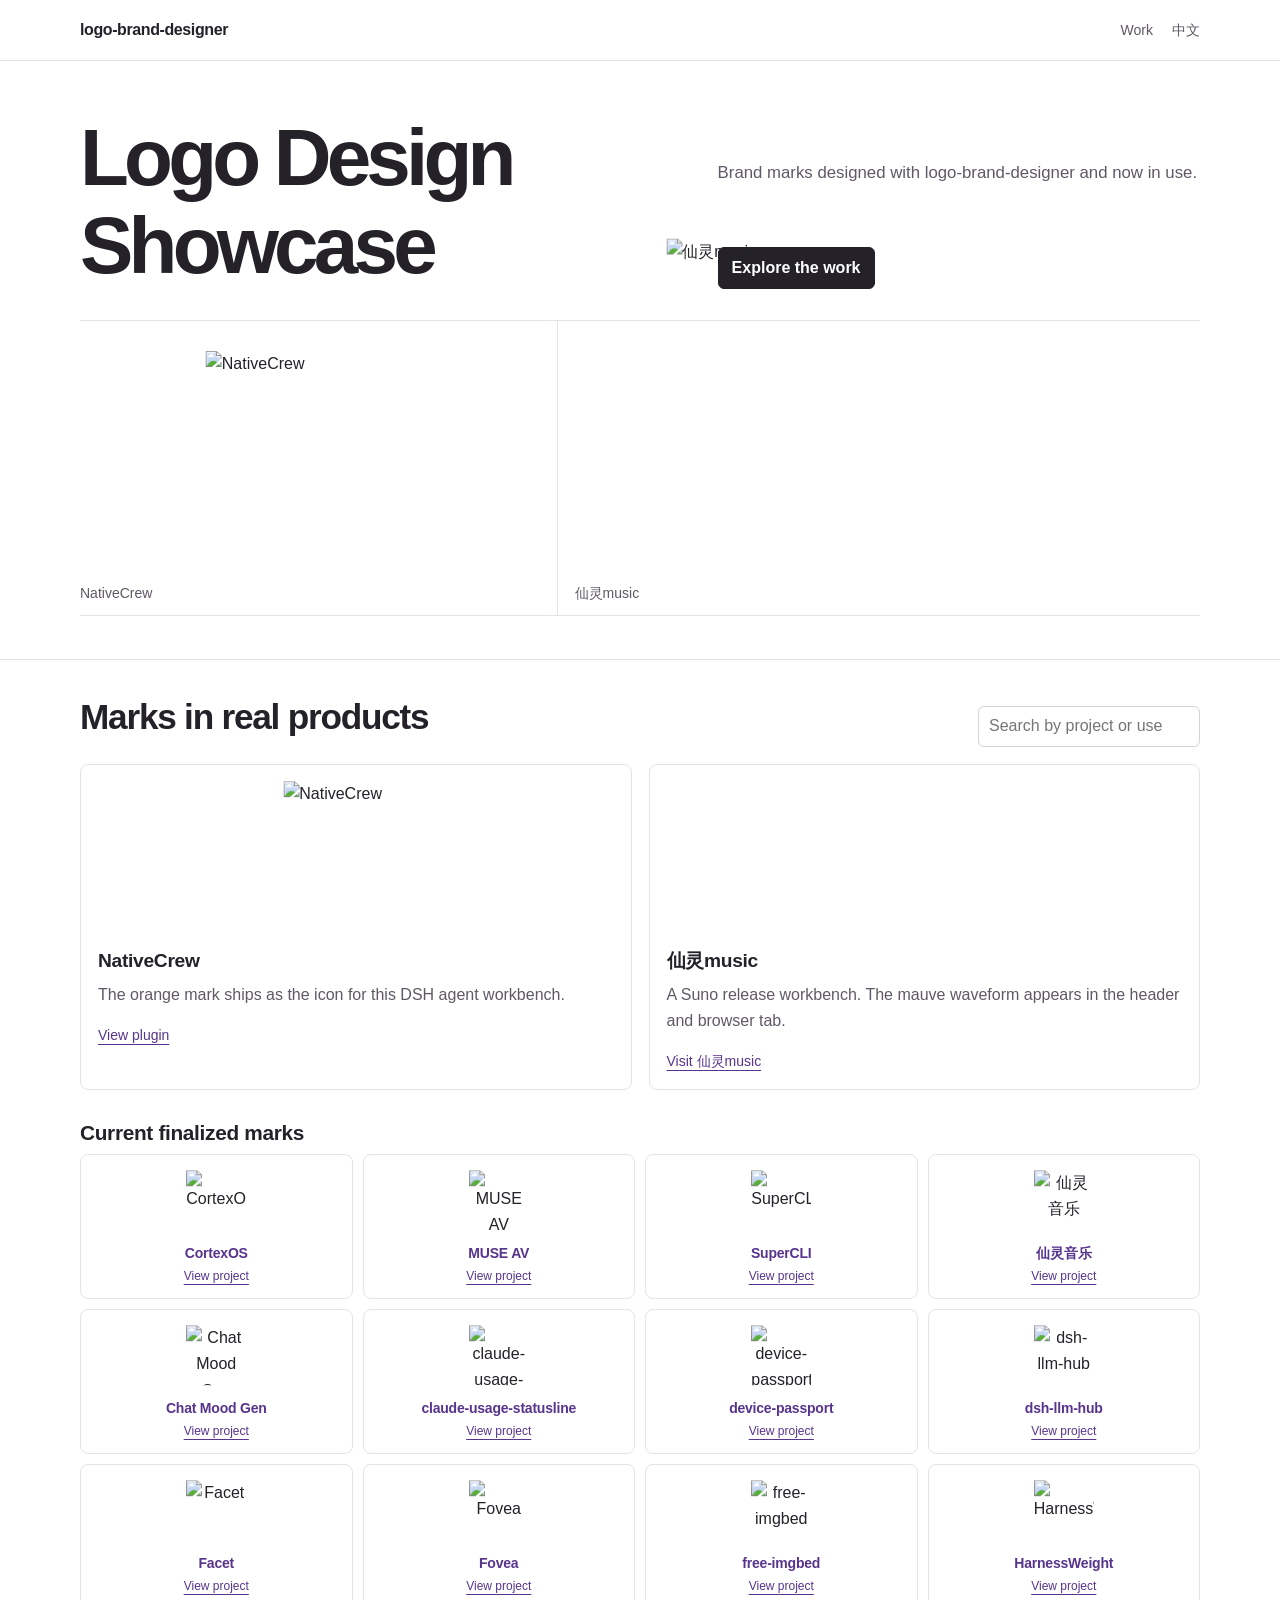
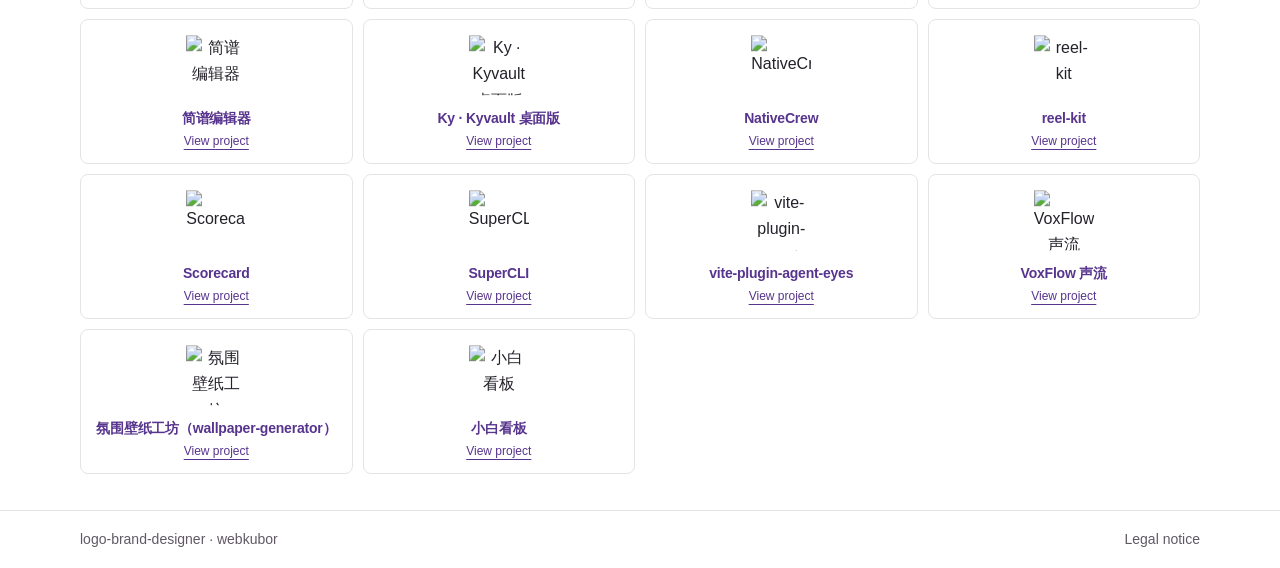
==== docs/en/index.html @ 19460366 "docs: 展示页只保留当前在用的定稿标识 Agent: cli:codex" ====
<!doctype html>
<html lang="en">
<head>
<meta charset="utf-8">
<meta name="viewport" content="width=device-width,initial-scale=1">
<title>Logo Design Showcase | logo-brand-designer</title>
<meta name="description" content="Explore finalized logos in use across products, projects, and organizations.">
<link rel="canonical" href="https://webkubor.github.io/logo-brand-designer/en/">
<link rel="alternate" hreflang="zh-CN" href="https://webkubor.github.io/logo-brand-designer/">
<link rel="alternate" hreflang="en" href="https://webkubor.github.io/logo-brand-designer/en/">
<link rel="alternate" hreflang="x-default" href="https://webkubor.github.io/logo-brand-designer/">
<meta property="og:type" content="website">
<meta property="og:title" content="Logo Design Showcase | logo-brand-designer">
<meta property="og:description" content="Explore finalized logos in use across products, projects, and organizations.">
<meta property="og:url" content="https://webkubor.github.io/logo-brand-designer/en/">
<meta property="og:image" content="https://webkubor.github.io/logo-brand-designer/assets/social.png">
<meta property="og:image:alt" content="NativeCrew &amp; 仙灵music logos">
<meta name="twitter:card" content="summary_large_image">
<link rel="stylesheet" href="../style.css">
<script type="application/ld+json">{"@context": "https://schema.org", "@type": "WebSite", "name": "Logo Design Showcase | logo-brand-designer", "description": "Explore finalized logos in use across products, projects, and organizations.", "url": "https://webkubor.github.io/logo-brand-designer/en/", "inLanguage": "en", "publisher": {"@type": "Person", "name": "webkubor", "url": "https://github.com/webkubor"}}</script>
<script src="../site.js" defer></script>
<script src="../analytics.js" defer></script>
</head>
<body>
<header class="top"><div class="wrap"><a class="brand" href="../">logo-brand-designer</a>
<nav aria-label="Navigation"><a href="#cases">Work</a><a href="../">中文</a></nav></div></header>
<main>
<section class="hero wrap">
  <div class="hero-copy">
    <h1>Logo Design Showcase</h1>
    <p class="lede">Brand marks designed with logo-brand-designer and now in use.</p>
    <div class="actions"><a class="button primary" href="#cases">Explore the work</a></div>
  </div>
  <div class="hero-marks" aria-label="Shipped logos">
    <figure><img src="https://cdn.jsdelivr.net/gh/webkubor/free-imgbed@main/nativecrew/logo.svg" width="256" height="256" alt="NativeCrew"><figcaption>NativeCrew</figcaption></figure>
    <figure><img src="https://cdn.jsdelivr.net/gh/webkubor/free-imgbed@main/xianling-music/logo-light.svg" width="256" height="256" alt="仙灵music"><figcaption>仙灵music</figcaption></figure>
  </div>
</section>
<section class="band" id="cases"><div class="wrap">
  <div class="section-top"><div><h2>Marks in real products</h2></div><label><span class="sr">Search cases</span><input class="search" type="search" data-case-search placeholder="Search by project or use"></label></div>
  <div class="cards">
    <article class="project-case" data-case="DSH 插件 AI Agent 派工协作 陶橙 app icon">
      <div class="mark-stage"><img src="https://cdn.jsdelivr.net/gh/webkubor/free-imgbed@main/nativecrew/logo.svg" width="256" height="256" loading="lazy" alt="NativeCrew"></div>
      <h3>NativeCrew</h3><p>The orange mark ships as the icon for this DSH agent workbench.</p>
      <div class="case-links"><a href="https://www.npmjs.com/package/@dsh-plugins/nativecrew">View plugin</a></div>
    </article>
    <article class="project-case" data-case="音乐 音波 SVG favicon 透明底 wave dark mode">
      <div class="mark-stage"><img src="https://cdn.jsdelivr.net/gh/webkubor/free-imgbed@main/xianling-music/logo-light.svg" width="256" height="256" loading="lazy" alt="仙灵music"></div>
      <h3>仙灵music</h3><p>A Suno release workbench. The mauve waveform appears in the header and browser tab.</p>
      <div class="case-links"><a href="https://music.museav.top/">Visit 仙灵music</a></div>
    </article>
  </div>
      <h3 class="wall-title">Current finalized marks</h3>
      <div class="cards wall">
      <article class="project-case compact" data-case="CortexOS logo 标识 skill">
        <div class="mark-stage"><img src="https://cdn.jsdelivr.net/gh/webkubor/free-imgbed@main/cortexos-dev/logo.svg" width="64" height="64" loading="lazy" alt="CortexOS"></div>
        <h3><a href="https://github.com/cortexos-dev">CortexOS</a></h3>
        <div class="case-links"><a href="https://github.com/cortexos-dev">View project</a></div>
      </article>
      <article class="project-case compact" data-case="MUSE AV logo 标识 skill">
        <div class="mark-stage"><img src="https://cdn.jsdelivr.net/gh/webkubor/free-imgbed@main/museav-ai/logo.svg" width="64" height="64" loading="lazy" alt="MUSE AV"></div>
        <h3><a href="https://github.com/museav-ai">MUSE AV</a></h3>
        <div class="case-links"><a href="https://github.com/museav-ai">View project</a></div>
      </article>
      <article class="project-case compact" data-case="SuperCLI logo 标识 skill">
        <div class="mark-stage"><img src="https://cdn.jsdelivr.net/gh/webkubor/free-imgbed@main/supercli/mark-v3.svg" width="64" height="64" loading="lazy" alt="SuperCLI"></div>
        <h3><a href="https://github.com/supercli-site">SuperCLI</a></h3>
        <div class="case-links"><a href="https://github.com/supercli-site">View project</a></div>
      </article>
      <article class="project-case compact" data-case="仙灵音乐 logo 标识 skill">
        <div class="mark-stage"><img src="https://cdn.jsdelivr.net/gh/webkubor/free-imgbed@main/xianling-music/logo-light.svg" width="64" height="64" loading="lazy" alt="仙灵音乐"></div>
        <h3><a href="https://github.com/xianling-music">仙灵音乐</a></h3>
        <div class="case-links"><a href="https://github.com/xianling-music">View project</a></div>
      </article>
      <article class="project-case compact" data-case="Chat Mood Gen logo 标识 skill">
        <div class="mark-stage"><img src="https://cdn.jsdelivr.net/gh/webkubor/free-imgbed@main/chat-mood-gen/mark-v3.svg" width="64" height="64" loading="lazy" alt="Chat Mood Gen"></div>
        <h3><a href="https://github.com/webkubor/chat-mood-gen">Chat Mood Gen</a></h3>
        <div class="case-links"><a href="https://github.com/webkubor/chat-mood-gen">View project</a></div>
      </article>
      <article class="project-case compact" data-case="claude-usage-statusline logo 标识 skill">
        <div class="mark-stage"><img src="https://cdn.jsdelivr.net/gh/webkubor/free-imgbed@main/claude-usage-statusline/mark-v3.svg" width="64" height="64" loading="lazy" alt="claude-usage-statusline"></div>
        <h3><a href="https://github.com/webkubor/claude-usage-statusline">claude-usage-statusline</a></h3>
        <div class="case-links"><a href="https://github.com/webkubor/claude-usage-statusline">View project</a></div>
      </article>
      <article class="project-case compact" data-case="device-passport logo 标识 skill">
        <div class="mark-stage"><img src="https://cdn.jsdelivr.net/gh/webkubor/free-imgbed@main/device-passport/mark-v3.svg" width="64" height="64" loading="lazy" alt="device-passport"></div>
        <h3><a href="https://github.com/webkubor/device-passport">device-passport</a></h3>
        <div class="case-links"><a href="https://github.com/webkubor/device-passport">View project</a></div>
      </article>
      <article class="project-case compact" data-case="dsh-llm-hub logo 标识 skill">
        <div class="mark-stage"><img src="https://cdn.jsdelivr.net/gh/webkubor/free-imgbed@main/dsh-llm-hub/mark-v3.svg" width="64" height="64" loading="lazy" alt="dsh-llm-hub"></div>
        <h3><a href="https://github.com/webkubor/dsh-llm-hub">dsh-llm-hub</a></h3>
        <div class="case-links"><a href="https://github.com/webkubor/dsh-llm-hub">View project</a></div>
      </article>
      <article class="project-case compact" data-case="Facet logo 标识 skill">
        <div class="mark-stage"><img src="https://cdn.jsdelivr.net/gh/webkubor/free-imgbed@main/facet/mark-v3.svg" width="64" height="64" loading="lazy" alt="Facet"></div>
        <h3><a href="https://github.com/webkubor/facet">Facet</a></h3>
        <div class="case-links"><a href="https://github.com/webkubor/facet">View project</a></div>
      </article>
      <article class="project-case compact" data-case="Fovea logo 标识 skill">
        <div class="mark-stage"><img src="https://cdn.jsdelivr.net/gh/webkubor/free-imgbed@main/fovea/logo.svg" width="64" height="64" loading="lazy" alt="Fovea"></div>
        <h3><a href="https://github.com/webkubor/fovea">Fovea</a></h3>
        <div class="case-links"><a href="https://github.com/webkubor/fovea">View project</a></div>
      </article>
      <article class="project-case compact" data-case="free-imgbed logo 标识 skill">
        <div class="mark-stage"><img src="https://cdn.jsdelivr.net/gh/webkubor/free-imgbed@main/free-imgbed/mark-v3.svg" width="64" height="64" loading="lazy" alt="free-imgbed"></div>
        <h3><a href="https://github.com/webkubor/free-imgbed">free-imgbed</a></h3>
        <div class="case-links"><a href="https://github.com/webkubor/free-imgbed">View project</a></div>
      </article>
      <article class="project-case compact" data-case="HarnessWeight logo 标识 skill">
        <div class="mark-stage"><img src="https://cdn.jsdelivr.net/gh/webkubor/free-imgbed@main/harnessweight/logo.svg" width="64" height="64" loading="lazy" alt="HarnessWeight"></div>
        <h3><a href="https://github.com/webkubor/harnessweight">HarnessWeight</a></h3>
        <div class="case-links"><a href="https://github.com/webkubor/harnessweight">View project</a></div>
      </article>
      <article class="project-case compact" data-case="简谱编辑器 logo 标识 skill">
        <div class="mark-stage"><img src="https://cdn.jsdelivr.net/gh/webkubor/free-imgbed@main/xianling-music/logo-light.svg" width="64" height="64" loading="lazy" alt="简谱编辑器"></div>
        <h3><a href="https://github.com/webkubor/jianpu-editor">简谱编辑器</a></h3>
        <div class="case-links"><a href="https://github.com/webkubor/jianpu-editor">View project</a></div>
      </article>
      <article class="project-case compact" data-case="Ky · Kyvault 桌面版 logo 标识 skill">
        <div class="mark-stage"><img src="https://cdn.jsdelivr.net/gh/webkubor/free-imgbed@main/kyvault/logo.svg" width="64" height="64" loading="lazy" alt="Ky · Kyvault 桌面版"></div>
        <h3><a href="https://github.com/webkubor/kyvault">Ky · Kyvault 桌面版</a></h3>
        <div class="case-links"><a href="https://github.com/webkubor/kyvault">View project</a></div>
      </article>
      <article class="project-case compact" data-case="NativeCrew logo 标识 skill">
        <div class="mark-stage"><img src="https://cdn.jsdelivr.net/gh/webkubor/free-imgbed@main/nativecrew/logo.svg" width="64" height="64" loading="lazy" alt="NativeCrew"></div>
        <h3><a href="https://github.com/webkubor/nativecrew">NativeCrew</a></h3>
        <div class="case-links"><a href="https://github.com/webkubor/nativecrew">View project</a></div>
      </article>
      <article class="project-case compact" data-case="reel-kit logo 标识 skill">
        <div class="mark-stage"><img src="https://cdn.jsdelivr.net/gh/webkubor/free-imgbed@main/reel-kit/mark-v3.svg" width="64" height="64" loading="lazy" alt="reel-kit"></div>
        <h3><a href="https://github.com/webkubor/reel-kit">reel-kit</a></h3>
        <div class="case-links"><a href="https://github.com/webkubor/reel-kit">View project</a></div>
      </article>
      <article class="project-case compact" data-case="Scorecard logo 标识 skill">
        <div class="mark-stage"><img src="https://cdn.jsdelivr.net/gh/webkubor/free-imgbed@main/scorecard/mark-v3.svg" width="64" height="64" loading="lazy" alt="Scorecard"></div>
        <h3><a href="https://github.com/webkubor/scorecard">Scorecard</a></h3>
        <div class="case-links"><a href="https://github.com/webkubor/scorecard">View project</a></div>
      </article>
      <article class="project-case compact" data-case="SuperCLI logo 标识 skill">
        <div class="mark-stage"><img src="https://cdn.jsdelivr.net/gh/webkubor/free-imgbed@main/supercli/mark-v3.svg" width="64" height="64" loading="lazy" alt="SuperCLI"></div>
        <h3><a href="https://github.com/supercli-site/supercli">SuperCLI</a></h3>
        <div class="case-links"><a href="https://github.com/supercli-site/supercli">View project</a></div>
      </article>
      <article class="project-case compact" data-case="vite-plugin-agent-eyes logo 标识 skill">
        <div class="mark-stage"><img src="https://cdn.jsdelivr.net/gh/webkubor/free-imgbed@main/vite-plugin-agent-eyes/mark-v3.svg" width="64" height="64" loading="lazy" alt="vite-plugin-agent-eyes"></div>
        <h3><a href="https://github.com/webkubor/vite-plugin-agent-eyes">vite-plugin-agent-eyes</a></h3>
        <div class="case-links"><a href="https://github.com/webkubor/vite-plugin-agent-eyes">View project</a></div>
      </article>
      <article class="project-case compact" data-case="VoxFlow 声流 logo 标识 skill">
        <div class="mark-stage"><img src="https://cdn.jsdelivr.net/gh/webkubor/free-imgbed@main/voxflow/mark-v3.svg" width="64" height="64" loading="lazy" alt="VoxFlow 声流"></div>
        <h3><a href="https://github.com/webkubor/voxflow">VoxFlow 声流</a></h3>
        <div class="case-links"><a href="https://github.com/webkubor/voxflow">View project</a></div>
      </article>
      <article class="project-case compact" data-case="氛围壁纸工坊（wallpaper-generator） logo 标识 skill">
        <div class="mark-stage"><img src="https://cdn.jsdelivr.net/gh/webkubor/free-imgbed@main/wallpaper-generator/mark-v3.svg" width="64" height="64" loading="lazy" alt="氛围壁纸工坊（wallpaper-generator）"></div>
        <h3><a href="https://github.com/webkubor/wallpaper-generator">氛围壁纸工坊（wallpaper-generator）</a></h3>
        <div class="case-links"><a href="https://github.com/webkubor/wallpaper-generator">View project</a></div>
      </article>
      <article class="project-case compact" data-case="小白看板 logo 标识 skill">
        <div class="mark-stage"><img src="https://cdn.jsdelivr.net/gh/webkubor/free-imgbed@main/xiaobai-kanban/logo.svg" width="64" height="64" loading="lazy" alt="小白看板"></div>
        <h3><a href="https://github.com/supercli-site/xiaobai-kanban">小白看板</a></h3>
        <div class="case-links"><a href="https://github.com/supercli-site/xiaobai-kanban">View project</a></div>
      </article>
      </div>
  <p class="status" data-search-empty aria-live="polite" hidden>No matching cases.</p>
</div></section>
</main>
<footer class="footer"><div class="wrap"><span>logo-brand-designer · webkubor</span><a href="../legal/">Legal notice</a></div></footer>
</body></html>
---- docs/style.css ----
:root{color-scheme:light;--paper:#fff;--ink:#242129;--muted:#605965;--line:#e7e2e8;--accent:#57348d;--width:1120px}
*{box-sizing:border-box}
html{scroll-padding-top:1rem}
body{margin:0;background:var(--paper);color:var(--ink);font:16px/1.65 -apple-system,BlinkMacSystemFont,"PingFang SC","Noto Sans CJK SC",sans-serif}
a{color:var(--accent);text-underline-offset:4px}
a:focus-visible,button:focus-visible,input:focus-visible,summary:focus-visible{outline:2px solid var(--accent);outline-offset:4px}
.wrap{width:min(var(--width),calc(100% - 48px));margin:auto}
.top{border-bottom:1px solid var(--line)}
.top .wrap,.footer .wrap{display:flex;justify-content:space-between;align-items:center;gap:14px;padding:17px 0;flex-wrap:wrap}
.brand{color:var(--ink);font-weight:700;text-decoration:none;letter-spacing:-.025em}
nav{display:flex;flex-wrap:wrap;gap:19px;font-size:14px}
nav a,.footer a{color:var(--muted);text-decoration:none}
nav a:hover,.footer a:hover{text-decoration:underline}
.hero{padding:53px 0 43px}
.hero-copy{display:grid;grid-template-columns:minmax(0,1.1fr) minmax(0,.9fr);gap:0 48px;align-items:end}
.hero-copy h1{grid-row:span 2}
h1,h2,h3,p{margin-top:0}
h1{font-size:clamp(2.7rem,6.5vw,5rem);line-height:1.09;letter-spacing:-.06em;margin-bottom:0;font-weight:730}
h2{font-size:clamp(1.6rem,3vw,2.2rem);line-height:1.2;letter-spacing:-.035em;margin-bottom:9px}
h3{font-size:1.2rem;letter-spacing:-.015em;margin-bottom:5px}
.lede{font-size:1.05rem;color:var(--muted);max-width:37rem;margin-bottom:15px}
.actions,.controls,.case-links{display:flex;flex-wrap:wrap;gap:9px 14px;align-items:center}
.button{display:inline-flex;align-items:center;justify-content:center;min-height:42px;border-radius:6px;border:1px solid var(--line);padding:6px 13px;font:inherit;font-weight:600;text-decoration:none;background:var(--paper);color:var(--ink);cursor:pointer}
.button.primary{background:var(--ink);color:white;border-color:var(--ink)}
.button:hover{border-color:var(--accent)}
.hero-marks{display:grid;grid-template-columns:1fr 1.35fr;margin-top:31px;border-top:1px solid var(--line);border-bottom:1px solid var(--line)}
.hero-marks figure{margin:0;height:clamp(158px,24vw,294px);position:relative;display:grid;place-items:center}
.hero-marks figure+figure{border-left:1px solid var(--line)}
.hero-marks img{width:min(61%,225px);height:auto;display:block;position:absolute;left:50%;top:50%;transform:translate(-50%,-52%)}
.hero-marks figure+figure img{width:min(88%,425px);transform:translate(-50%,-54%)}
.hero-marks figcaption{position:absolute;left:0;bottom:10px;font-size:14px;color:var(--muted)}
.hero-marks figure+figure figcaption{left:17px}
section.band{border-top:1px solid var(--line);padding:36px 0}
.section-top{display:flex;justify-content:space-between;gap:14px;align-items:end;margin-bottom:17px}
.section-top p,.muted,.project-case p,.inline-note{color:var(--muted)}
.section-top p{margin-bottom:0}
.preview-controls{display:flex;flex-wrap:wrap;gap:6px}
.preview-controls button{font:inherit;font-size:14px;padding:6px 9px;border:1px solid var(--line);border-radius:5px;background:white;color:var(--muted);cursor:pointer}
.preview-controls button[aria-pressed=true]{border-color:var(--accent);color:var(--accent)}
.journey{border:1px solid var(--line);border-radius:8px;overflow:hidden}
.journey details+details{border-top:1px solid var(--line)}
summary{cursor:pointer}
.journey summary{padding:12px 16px;color:var(--ink)}
.journey summary strong{font-size:14px;font-weight:600;margin-left:14px;color:var(--accent)}
.review-body{padding:0 16px 16px}
.review-body>p,.inline-note{font-size:14px;color:var(--muted);margin-bottom:10px}
.inline-note{margin:14px 0 0}
.mark-row{display:grid;grid-template-columns:repeat(3,minmax(0,1fr));gap:10px}
.final-row{grid-template-columns:repeat(2,minmax(0,1fr))}
.mark-sample{margin:0;min-width:0}
.mark-stage{height:112px;position:relative;display:grid;place-items:center;overflow:hidden}
.mark-stage img{width:min(85%,275px);height:auto;position:absolute;top:50%;left:50%;transform:translate(-50%,-53%)}
.mark-sample figcaption{padding:5px 0 8px;color:var(--muted);font-size:13px}
[data-preview=grid] .mark-stage{background-color:#fff;background-image:conic-gradient(#e7e3eb 25%,transparent 0 50%,#e7e3eb 0 75%,transparent 0);background-size:16px 16px}
[data-preview=dark] .mark-stage{background:#211e28}
[data-preview=dark] img[src$="museav-01.svg"],[data-preview=dark] img[src$="museav-01a.svg"],[data-preview=dark] img[src$="museav-01b.svg"]{filter:brightness(0) invert(1)}
.cards{display:grid;grid-template-columns:repeat(2,minmax(0,1fr));gap:17px}
.project-case,.card{min-width:0;border:1px solid var(--line);border-radius:8px;padding:15px 17px}
.project-case>.mark-stage{height:155px;margin-bottom:10px}
.project-case:first-child>.mark-stage img{width:145px}
.project-case details{margin:9px 0;color:var(--muted);font-size:14px}
.project-case details .mark-stage img{width:84px}
.case-links{font-size:14px;margin-top:13px}
input{min-height:41px;color:var(--ink);background:white;border:1px solid #d8d0dc;padding:6px 10px;font:inherit;border-radius:6px;max-width:100%}
.search{width:min(100%,245px)}
.keyword-list{display:flex;flex-wrap:wrap;gap:7px;margin:12px 0 16px}
.keyword-list a{font-size:14px;border:1px solid var(--line);padding:4px 9px;border-radius:5px;text-decoration:none;color:var(--muted)}
.install{max-width:100%;overflow:auto;padding:12px 14px;border:1px solid var(--line);border-radius:6px}
.footer{border-top:1px solid var(--line);color:var(--muted);font-size:14px}
[hidden]{display:none!important}
.status{margin-top:10px;color:var(--muted)}
.sr{position:absolute;width:1px;height:1px;overflow:hidden;clip-path:inset(50%);white-space:nowrap}
.submitted-logo{display:block;width:120px;height:90px;object-fit:contain;margin-bottom:13px}
.community-hero{padding:45px 0 26px}
.community-hero h1{font-size:clamp(2.25rem,5.3vw,3.8rem);margin-bottom:10px}
.kicker{font-size:14px;color:var(--muted)}
.legal-copy{max-width:780px}
.legal-copy section{padding:20px 0}
.legal-copy h2{font-size:1.4rem}
.legal-copy p{color:var(--muted)}
@media(max-width:680px){.wrap{width:calc(100% - 30px)}.hero{padding:32px 0}.hero-copy{grid-template-columns:1fr;gap:11px}.hero-copy h1{grid-row:auto}.hero-marks{margin-top:23px}.section-top{align-items:start;flex-direction:column}.project-case>.mark-stage{height:130px}nav{gap:11px}}
@media(max-width:455px){.cards{grid-template-columns:1fr}.mark-stage{height:80px}.hero-marks img{width:80%}.hero-marks figure+figure img{width:92%}.hero-marks figcaption{font-size:13px}.journey summary{padding:10px 12px}.journey summary strong{margin-left:7px}section.band{padding:29px 0}}

/* 成果墙：紧凑网格，覆盖全部自有项目与组织 */
.cards.wall{grid-template-columns:repeat(4,minmax(0,1fr));gap:10px}
.wall-title{margin:26px 0 4px;font-size:1.3rem}
.project-case.compact{padding:11px 12px;text-align:center}
.project-case.compact>.mark-stage{height:72px;margin-bottom:6px}
.project-case.compact>.mark-stage img{width:60px!important;height:60px!important}
.project-case.compact h3{font-size:14px;margin:0 0 4px;line-height:1.3}
.project-case.compact h3 a{text-decoration:none}
.project-case.compact .case-links{margin-top:5px;justify-content:center;font-size:12px}
@media(max-width:680px){.cards.wall{grid-template-columns:repeat(2,minmax(0,1fr))}}
@media(max-width:455px){.cards.wall{grid-template-columns:repeat(2,minmax(0,1fr))}}
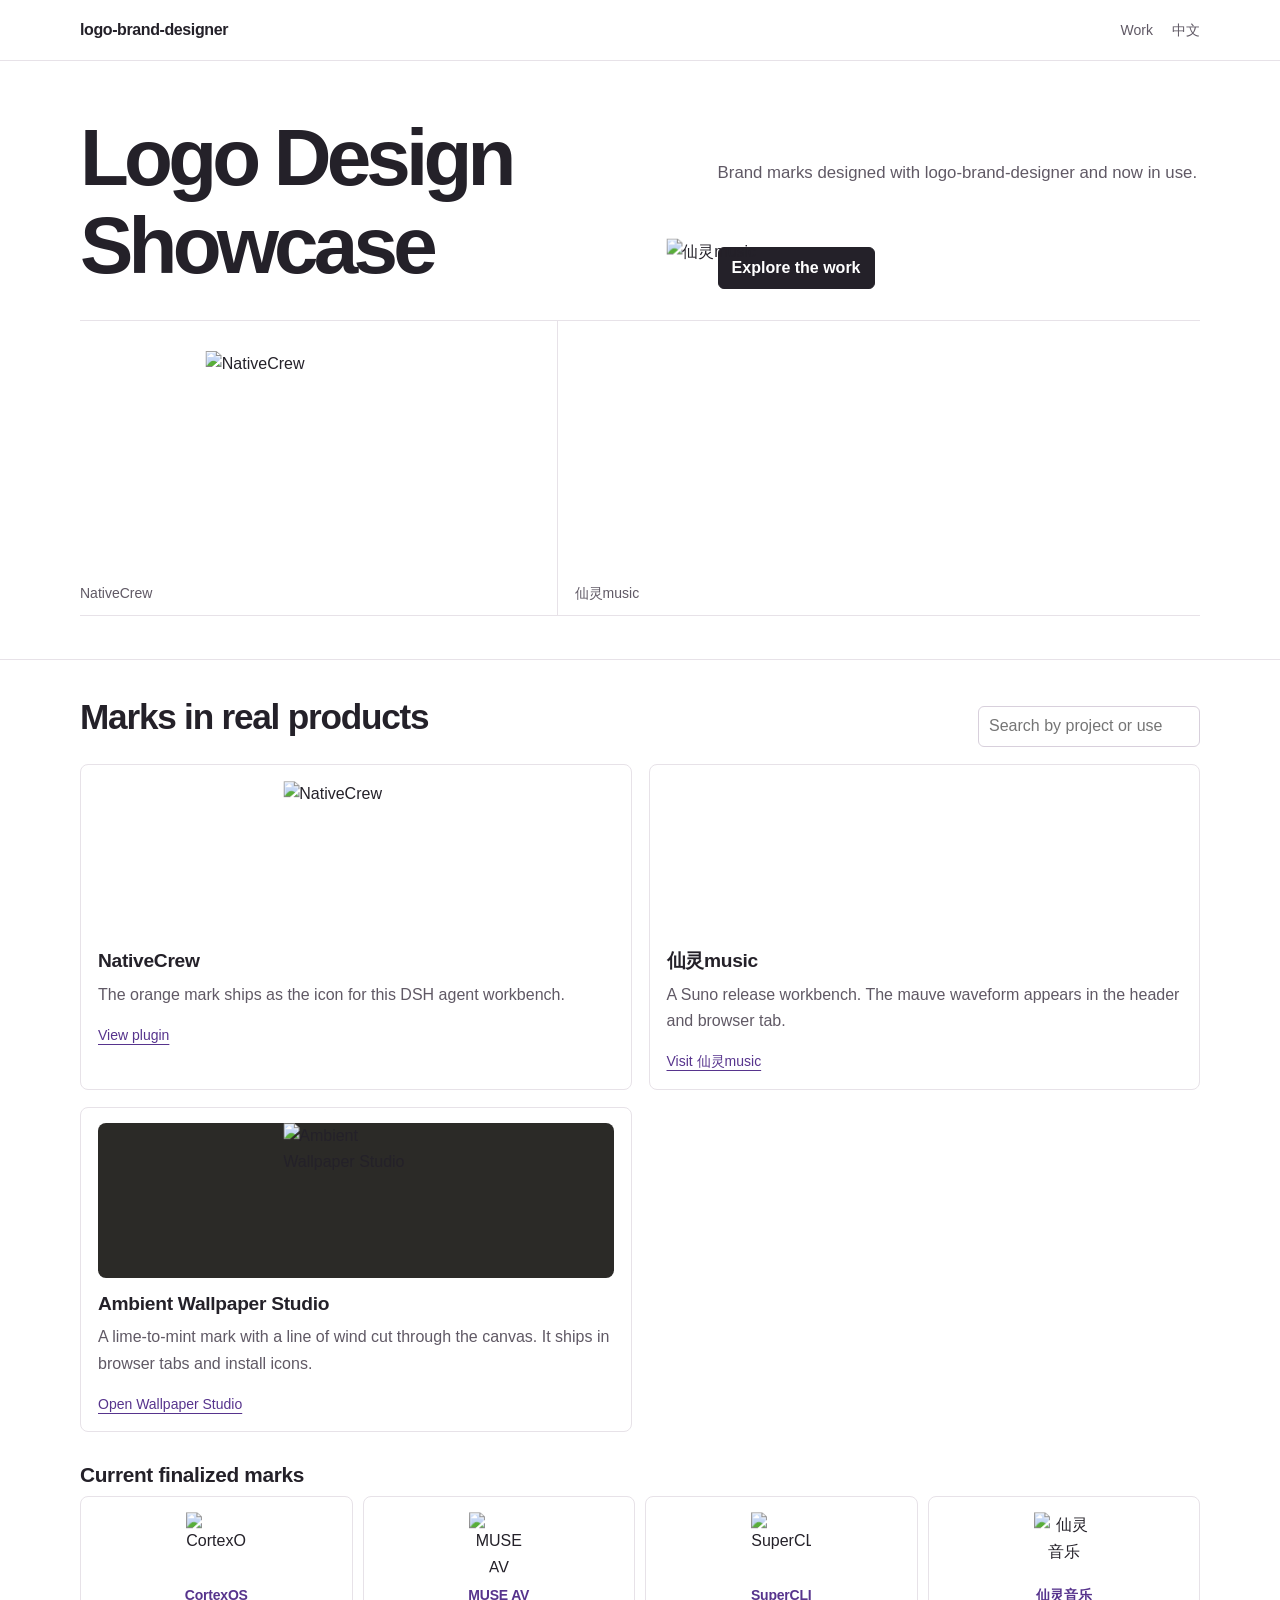
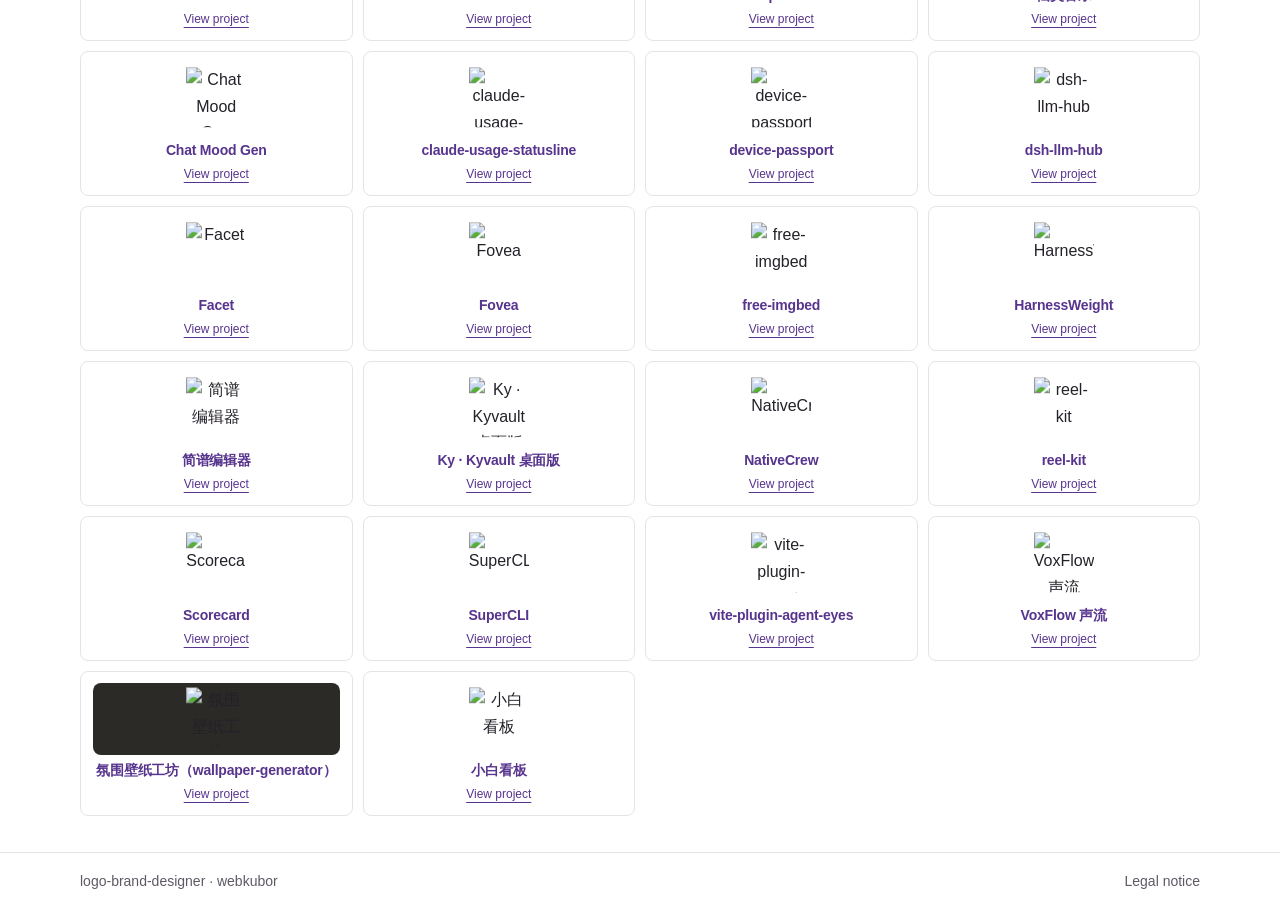
==== commit 3c2df433: "docs: 展示壁纸工坊青柚绿应用案例 Agent: cli:codex" ====
--- a/docs/en/index.html
+++ b/docs/en/index.html
@@ -48,6 +48,11 @@
       <div class="mark-stage"><img src="https://cdn.jsdelivr.net/gh/webkubor/free-imgbed@main/xianling-music/logo-light.svg" width="256" height="256" loading="lazy" alt="仙灵music"></div>
       <h3>仙灵music</h3><p>A Suno release workbench. The mauve waveform appears in the header and browser tab.</p>
       <div class="case-links"><a href="https://music.museav.top/">Visit 仙灵music</a></div>
+    </article>
+    <article class="project-case" id="wallpaper-case" data-case="wallpaper-generator 壁纸工坊 青柚绿 favicon app icon">
+      <div class="mark-stage mark-stage--charcoal"><img src="https://wallpaper.webkubor.online/brand-mark.svg" width="256" height="256" loading="lazy" alt="Ambient Wallpaper Studio"></div>
+      <h3>Ambient Wallpaper Studio</h3><p>A lime-to-mint mark with a line of wind cut through the canvas. It ships in browser tabs and install icons.</p>
+      <div class="case-links"><a href="https://wallpaper.webkubor.online/">Open Wallpaper Studio</a></div>
     </article>
   </div>
       <h3 class="wall-title">Current finalized marks</h3>
@@ -153,7 +158,7 @@
         <div class="case-links"><a href="https://github.com/webkubor/voxflow">View project</a></div>
       </article>
       <article class="project-case compact" data-case="氛围壁纸工坊（wallpaper-generator） logo 标识 skill">
-        <div class="mark-stage"><img src="https://cdn.jsdelivr.net/gh/webkubor/free-imgbed@main/wallpaper-generator/mark-v3.svg" width="64" height="64" loading="lazy" alt="氛围壁纸工坊（wallpaper-generator）"></div>
+        <div class="mark-stage mark-stage--charcoal"><img src="https://wallpaper.webkubor.online/brand-mark.svg" width="64" height="64" loading="lazy" alt="氛围壁纸工坊（wallpaper-generator）"></div>
         <h3><a href="https://github.com/webkubor/wallpaper-generator">氛围壁纸工坊（wallpaper-generator）</a></h3>
         <div class="case-links"><a href="https://github.com/webkubor/wallpaper-generator">View project</a></div>
       </article>
--- a/docs/style.css
+++ b/docs/style.css
@@ -57,6 +57,8 @@
 .cards{display:grid;grid-template-columns:repeat(2,minmax(0,1fr));gap:17px}
 .project-case,.card{min-width:0;border:1px solid var(--line);border-radius:8px;padding:15px 17px}
 .project-case>.mark-stage{height:155px;margin-bottom:10px}
+.mark-stage--charcoal{background:#2b2a27;border-radius:8px}
+.mark-stage--charcoal img{width:145px}
 .project-case:first-child>.mark-stage img{width:145px}
 .project-case details{margin:9px 0;color:var(--muted);font-size:14px}
 .project-case details .mark-stage img{width:84px}
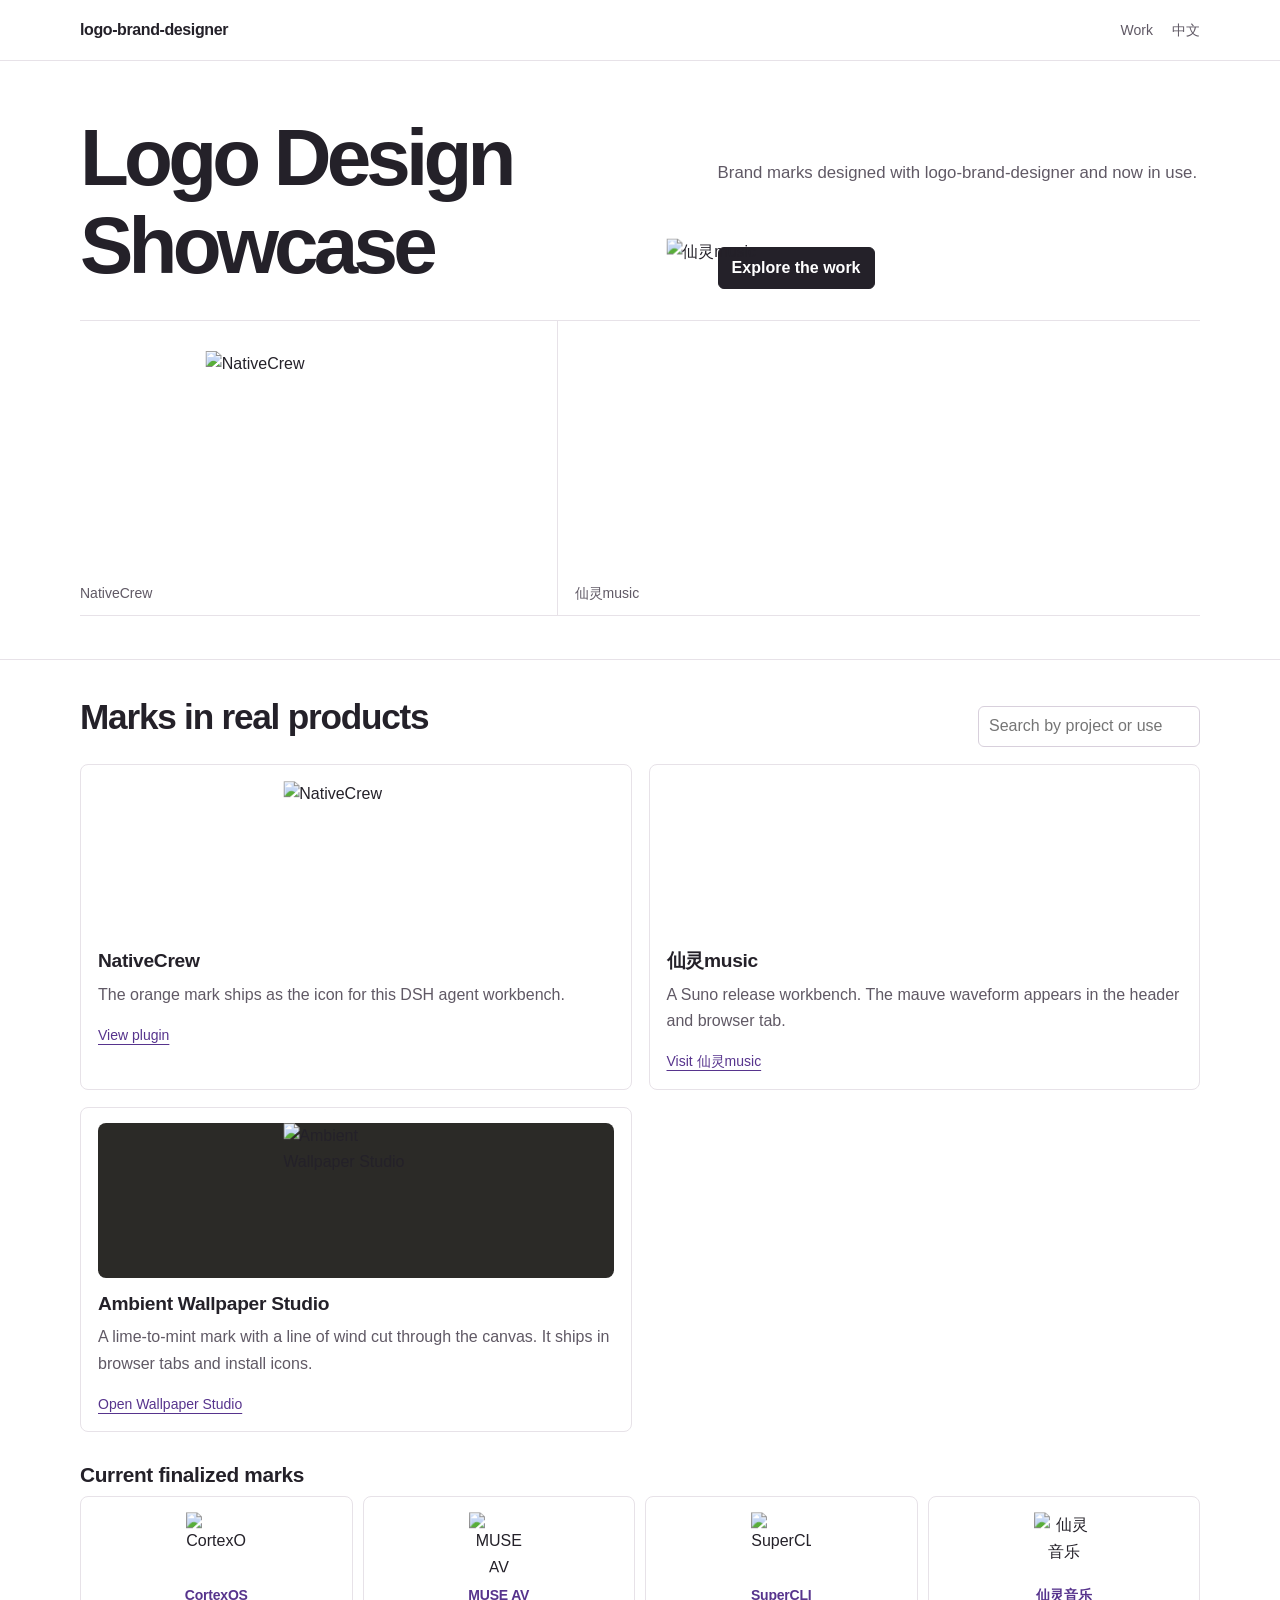
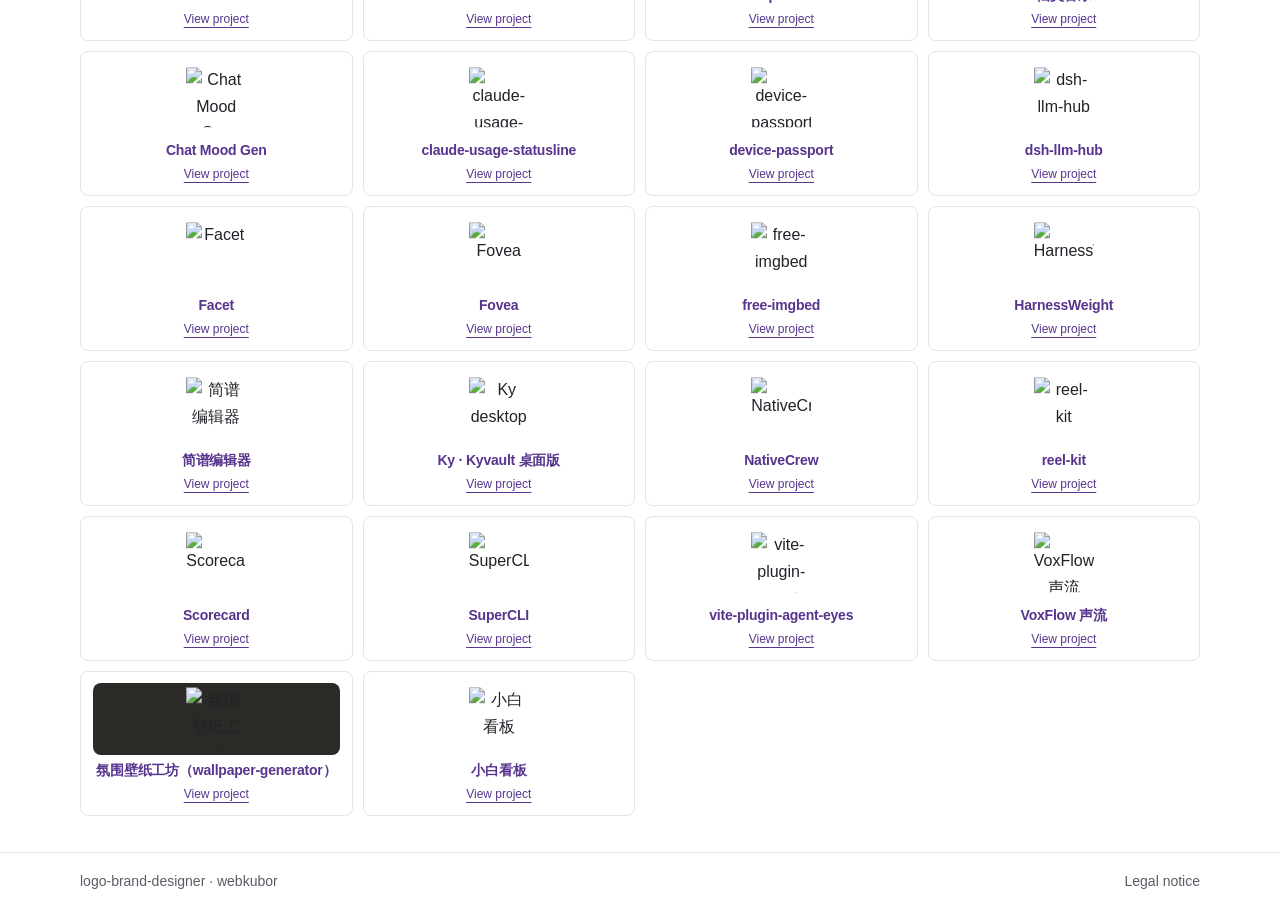
==== commit 0a59f77b: "docs: 展示 Ky 桌面应用现用图标 Agent: cli:codex" ====
--- a/docs/en/index.html
+++ b/docs/en/index.html
@@ -123,7 +123,7 @@
         <div class="case-links"><a href="https://github.com/webkubor/jianpu-editor">View project</a></div>
       </article>
       <article class="project-case compact" data-case="Ky · Kyvault 桌面版 logo 标识 skill">
-        <div class="mark-stage"><img src="https://cdn.jsdelivr.net/gh/webkubor/free-imgbed@main/kyvault/logo.svg" width="64" height="64" loading="lazy" alt="Ky · Kyvault 桌面版"></div>
+        <div class="mark-stage"><img src="https://cdn.jsdelivr.net/gh/webkubor/free-imgbed@main/kyvault/app-preview.png" width="64" height="64" loading="lazy" alt="Ky desktop app icon"></div>
         <h3><a href="https://github.com/webkubor/kyvault">Ky · Kyvault 桌面版</a></h3>
         <div class="case-links"><a href="https://github.com/webkubor/kyvault">View project</a></div>
       </article>
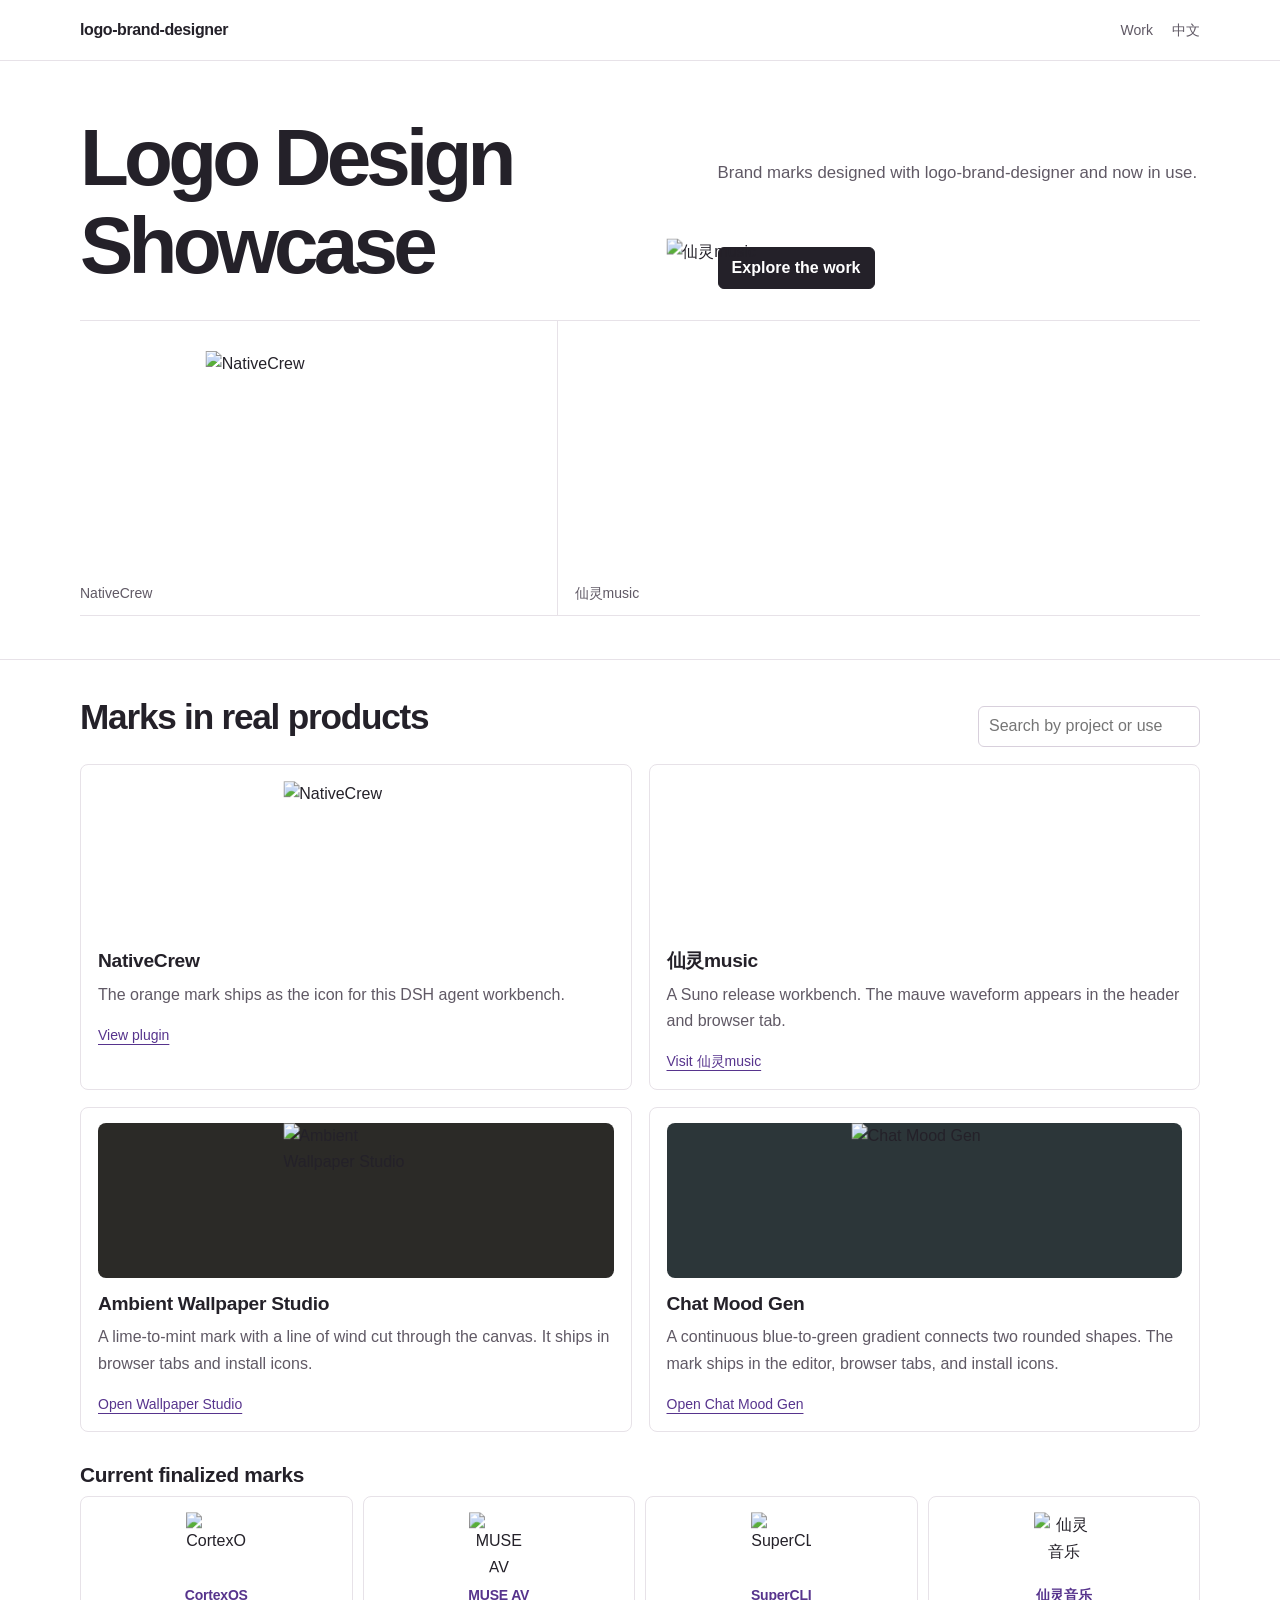
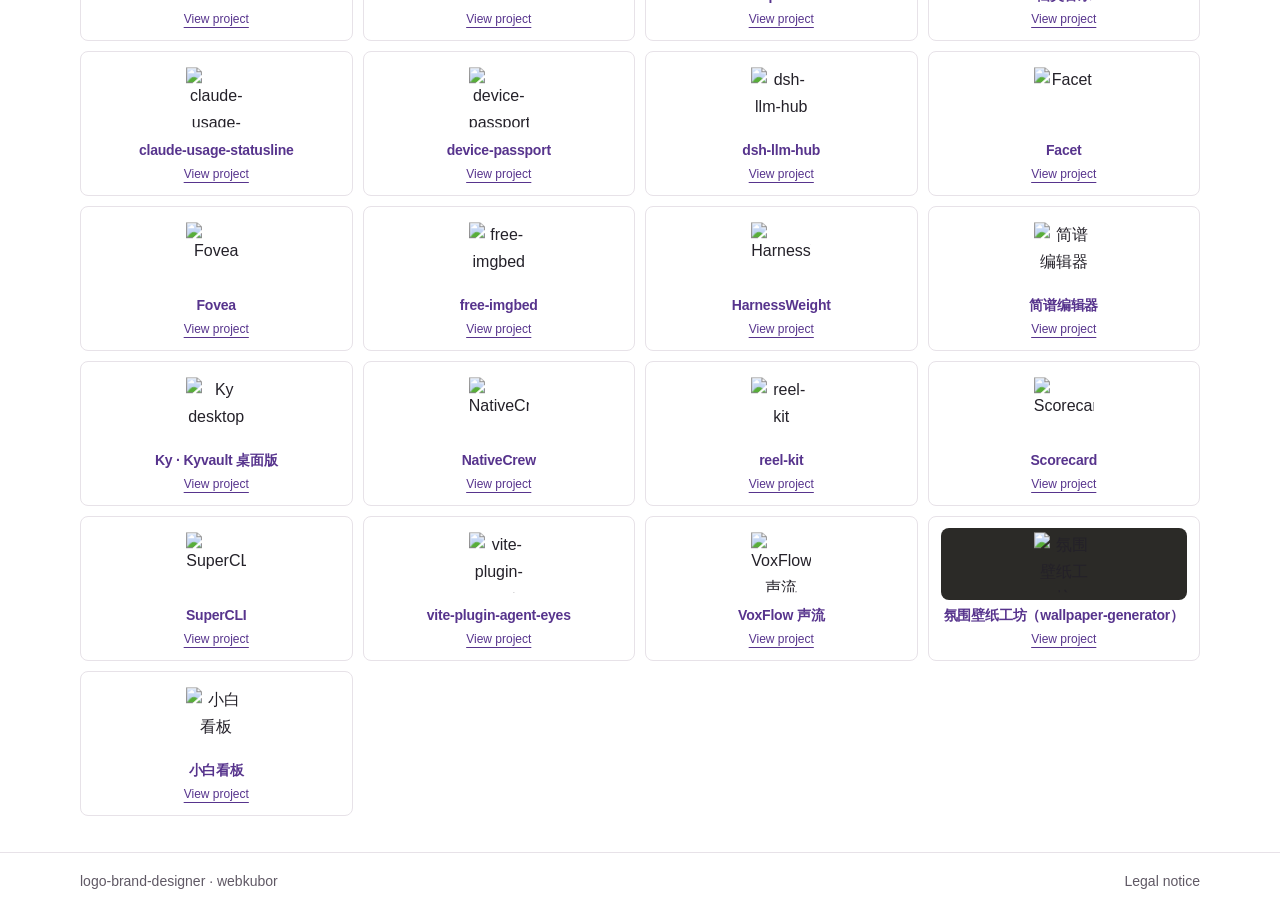
==== commit d0df0407: "展示 Chat Mood Gen 已实装的青潮渐变标识 Agent: cli:codex Run: 665ee51f-9177-4458-94be-c7fca36544ee" ====
--- a/docs/en/index.html
+++ b/docs/en/index.html
@@ -54,6 +54,11 @@
       <h3>Ambient Wallpaper Studio</h3><p>A lime-to-mint mark with a line of wind cut through the canvas. It ships in browser tabs and install icons.</p>
       <div class="case-links"><a href="https://wallpaper.webkubor.online/">Open Wallpaper Studio</a></div>
     </article>
+    <article class="project-case" id="chat-mood-gen-case" data-case="Chat Mood Gen 圆润接话 青潮渐变 聊天 favicon PWA app icon">
+      <div class="mark-stage mark-stage--charcoal"><img src="https://wechat.webkubor.online/logo-dark.svg" width="256" height="256" loading="lazy" alt="Chat Mood Gen"></div>
+      <h3>Chat Mood Gen</h3><p>A continuous blue-to-green gradient connects two rounded shapes. The mark ships in the editor, browser tabs, and install icons.</p>
+      <div class="case-links"><a href="https://wechat.webkubor.online/">Open Chat Mood Gen</a></div>
+    </article>
   </div>
       <h3 class="wall-title">Current finalized marks</h3>
       <div class="cards wall">
@@ -76,11 +81,6 @@
         <div class="mark-stage"><img src="https://cdn.jsdelivr.net/gh/webkubor/free-imgbed@main/xianling-music/logo-light.svg" width="64" height="64" loading="lazy" alt="仙灵音乐"></div>
         <h3><a href="https://github.com/xianling-music">仙灵音乐</a></h3>
         <div class="case-links"><a href="https://github.com/xianling-music">View project</a></div>
-      </article>
-      <article class="project-case compact" data-case="Chat Mood Gen logo 标识 skill">
-        <div class="mark-stage"><img src="https://cdn.jsdelivr.net/gh/webkubor/free-imgbed@main/chat-mood-gen/mark-v3.svg" width="64" height="64" loading="lazy" alt="Chat Mood Gen"></div>
-        <h3><a href="https://github.com/webkubor/chat-mood-gen">Chat Mood Gen</a></h3>
-        <div class="case-links"><a href="https://github.com/webkubor/chat-mood-gen">View project</a></div>
       </article>
       <article class="project-case compact" data-case="claude-usage-statusline logo 标识 skill">
         <div class="mark-stage"><img src="https://cdn.jsdelivr.net/gh/webkubor/free-imgbed@main/claude-usage-statusline/mark-v3.svg" width="64" height="64" loading="lazy" alt="claude-usage-statusline"></div>
--- a/docs/style.css
+++ b/docs/style.css
@@ -58,6 +58,7 @@
 .project-case,.card{min-width:0;border:1px solid var(--line);border-radius:8px;padding:15px 17px}
 .project-case>.mark-stage{height:155px;margin-bottom:10px}
 .mark-stage--charcoal{background:#2b2a27;border-radius:8px}
+#chat-mood-gen-case .mark-stage{background:#2c3639}
 .mark-stage--charcoal img{width:145px}
 .project-case:first-child>.mark-stage img{width:145px}
 .project-case details{margin:9px 0;color:var(--muted);font-size:14px}
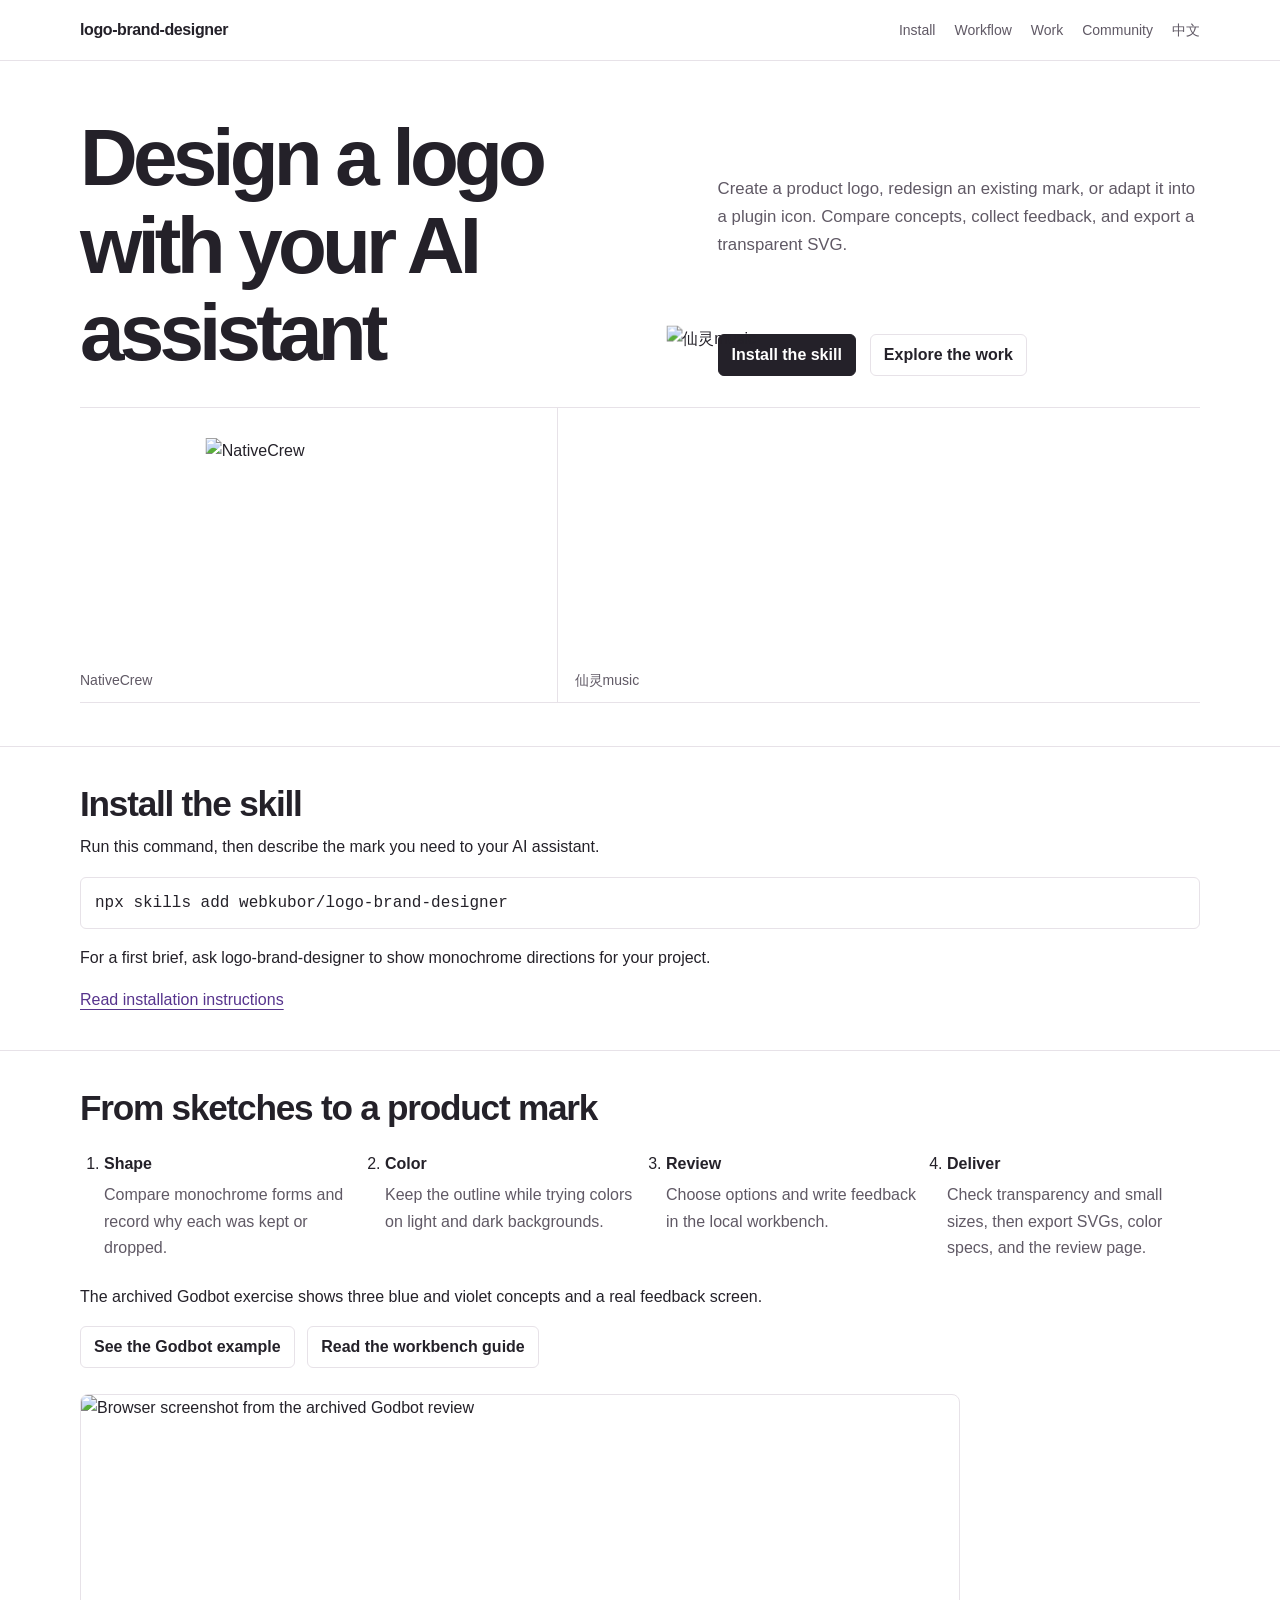
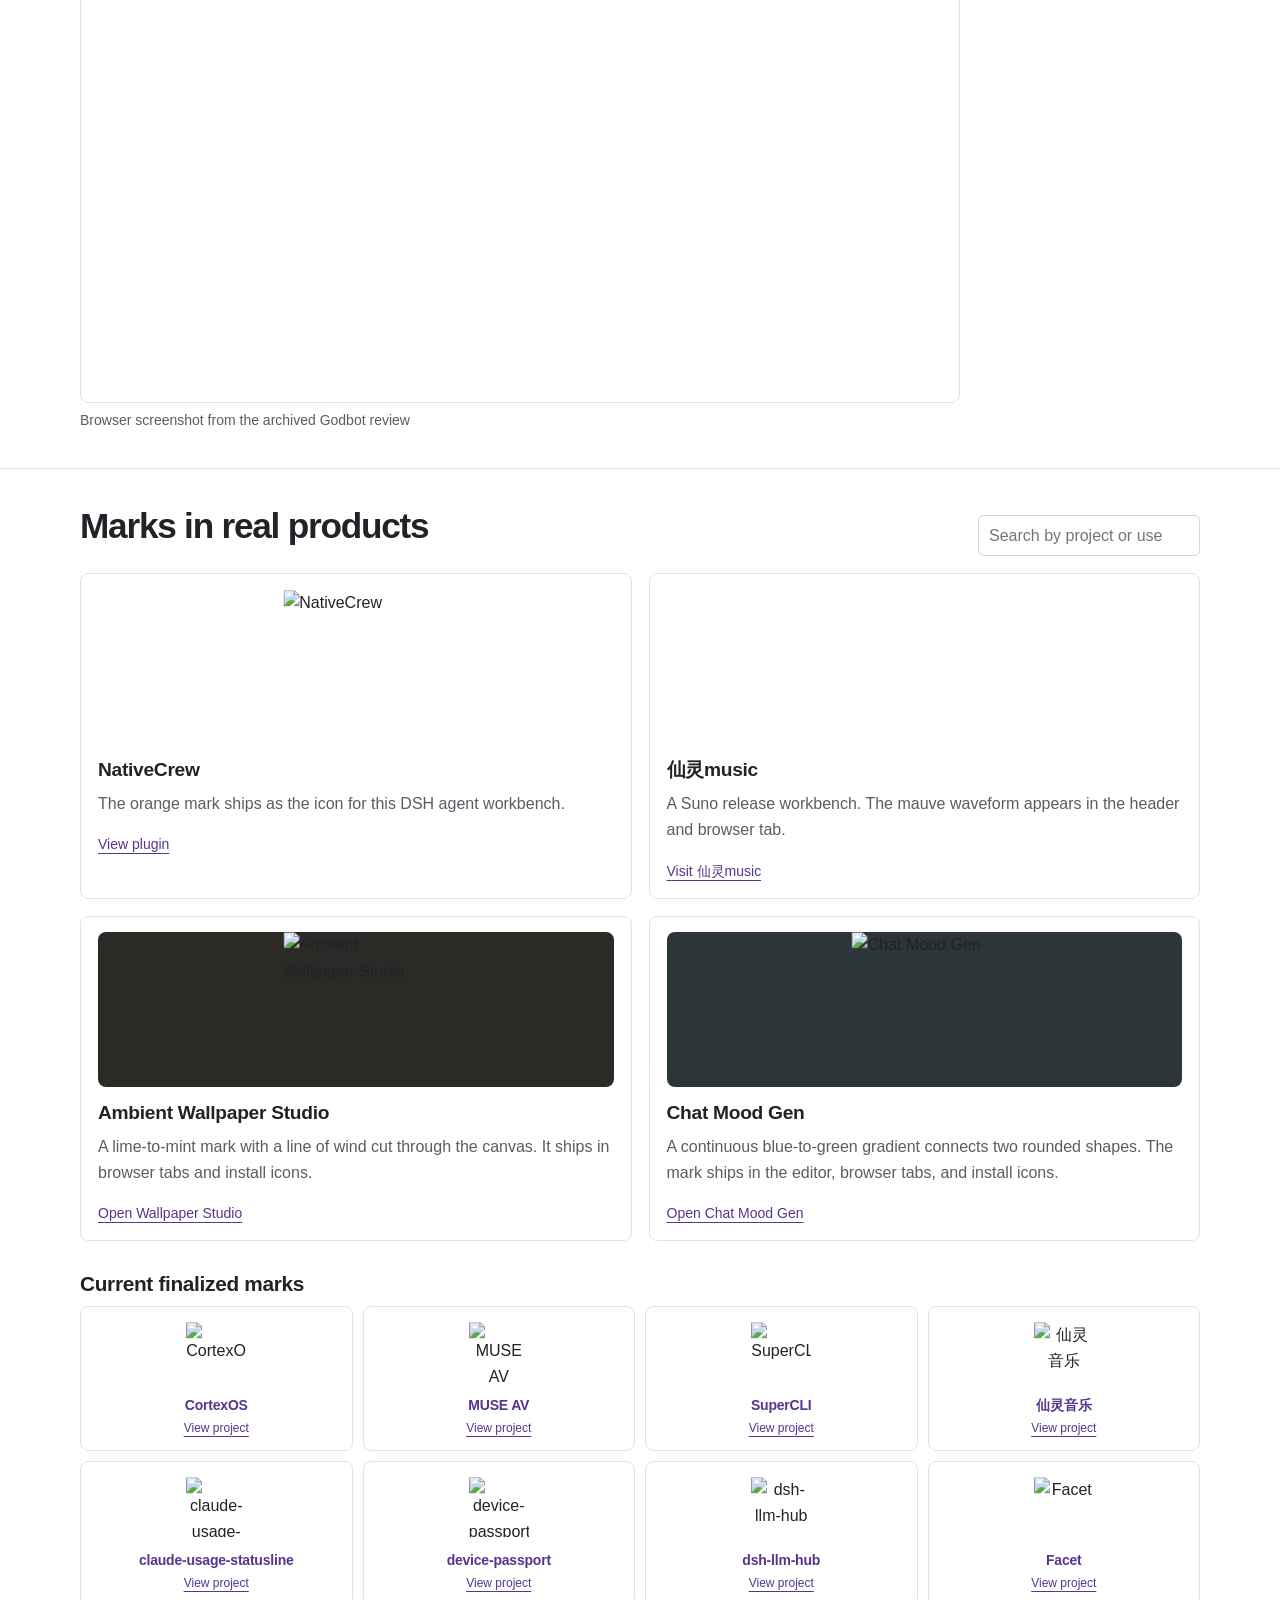
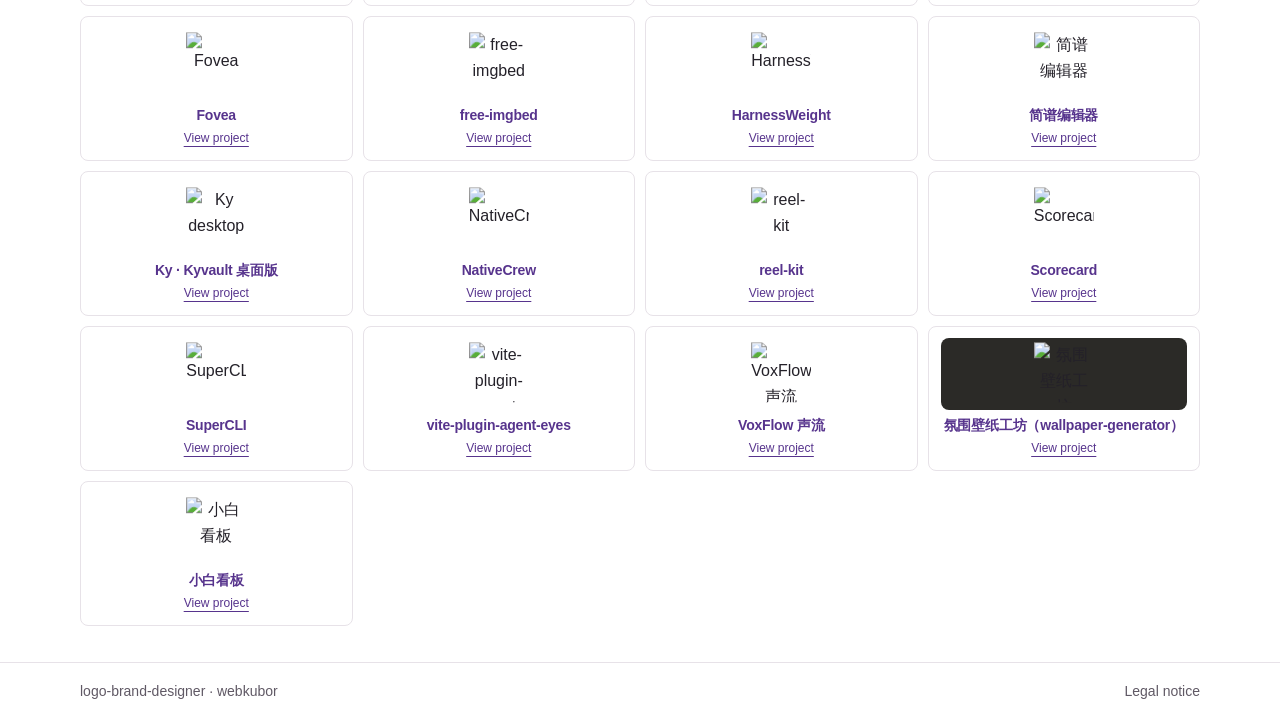
==== commit dcb69c6e: "docs: 重写 Logo 技能 README 与官网首页" ====
--- a/docs/en/index.html
+++ b/docs/en/index.html
@@ -3,39 +3,59 @@
 <head>
 <meta charset="utf-8">
 <meta name="viewport" content="width=device-width,initial-scale=1">
-<title>Logo Design Showcase | logo-brand-designer</title>
-<meta name="description" content="Explore finalized logos in use across products, projects, and organizations.">
+<title>Logo Brand Designer | Design a logo with your AI assistant</title>
+<meta name="description" content="An open source logo design skill for Codex and Claude Code. Compare shapes, explore color, record feedback, and export transparent SVGs.">
 <link rel="canonical" href="https://webkubor.github.io/logo-brand-designer/en/">
 <link rel="alternate" hreflang="zh-CN" href="https://webkubor.github.io/logo-brand-designer/">
 <link rel="alternate" hreflang="en" href="https://webkubor.github.io/logo-brand-designer/en/">
 <link rel="alternate" hreflang="x-default" href="https://webkubor.github.io/logo-brand-designer/">
 <meta property="og:type" content="website">
-<meta property="og:title" content="Logo Design Showcase | logo-brand-designer">
-<meta property="og:description" content="Explore finalized logos in use across products, projects, and organizations.">
+<meta property="og:title" content="Logo Brand Designer | Design a logo with your AI assistant">
+<meta property="og:description" content="An open source logo design skill for Codex and Claude Code. Compare shapes, explore color, record feedback, and export transparent SVGs.">
 <meta property="og:url" content="https://webkubor.github.io/logo-brand-designer/en/">
 <meta property="og:image" content="https://webkubor.github.io/logo-brand-designer/assets/social.png">
 <meta property="og:image:alt" content="NativeCrew &amp; 仙灵music logos">
 <meta name="twitter:card" content="summary_large_image">
 <link rel="stylesheet" href="../style.css">
-<script type="application/ld+json">{"@context": "https://schema.org", "@type": "WebSite", "name": "Logo Design Showcase | logo-brand-designer", "description": "Explore finalized logos in use across products, projects, and organizations.", "url": "https://webkubor.github.io/logo-brand-designer/en/", "inLanguage": "en", "publisher": {"@type": "Person", "name": "webkubor", "url": "https://github.com/webkubor"}}</script>
+<script type="application/ld+json">{"@context": "https://schema.org", "@type": "WebSite", "name": "Logo Brand Designer | Design a logo with your AI assistant", "description": "An open source logo design skill for Codex and Claude Code. Compare shapes, explore color, record feedback, and export transparent SVGs.", "url": "https://webkubor.github.io/logo-brand-designer/en/", "inLanguage": "en", "publisher": {"@type": "Person", "name": "webkubor", "url": "https://github.com/webkubor"}}</script>
 <script src="../site.js" defer></script>
 <script src="../analytics.js" defer></script>
 </head>
 <body>
 <header class="top"><div class="wrap"><a class="brand" href="../">logo-brand-designer</a>
-<nav aria-label="Navigation"><a href="#cases">Work</a><a href="../">中文</a></nav></div></header>
+<nav aria-label="Navigation"><a href="#install">Install</a><a href="#journey">Workflow</a><a href="#cases">Work</a><a href="../showcase/">Community</a><a href="../">中文</a></nav></div></header>
 <main>
 <section class="hero wrap">
   <div class="hero-copy">
-    <h1>Logo Design Showcase</h1>
-    <p class="lede">Brand marks designed with logo-brand-designer and now in use.</p>
-    <div class="actions"><a class="button primary" href="#cases">Explore the work</a></div>
+    <h1>Design a logo with your AI assistant</h1>
+    <p class="lede">Create a product logo, redesign an existing mark, or adapt it into a plugin icon. Compare concepts, collect feedback, and export a transparent SVG.</p>
+    <div class="actions"><a class="button primary" href="#install">Install the skill</a><a class="button" href="#cases">Explore the work</a></div>
   </div>
   <div class="hero-marks" aria-label="Shipped logos">
     <figure><img src="https://cdn.jsdelivr.net/gh/webkubor/free-imgbed@main/nativecrew/logo.svg" width="256" height="256" alt="NativeCrew"><figcaption>NativeCrew</figcaption></figure>
     <figure><img src="https://cdn.jsdelivr.net/gh/webkubor/free-imgbed@main/xianling-music/logo-light.svg" width="256" height="256" alt="仙灵music"><figcaption>仙灵music</figcaption></figure>
   </div>
 </section>
+<section class="band" id="install"><div class="wrap">
+  <h2>Install the skill</h2>
+  <p>Run this command, then describe the mark you need to your AI assistant.</p>
+  <pre class="install"><code>npx skills add webkubor/logo-brand-designer</code></pre>
+  <p>For a first brief, ask logo-brand-designer to show monochrome directions for your project.</p>
+  <a href="https://github.com/webkubor/logo-brand-designer/blob/main/README.en.md#quick-start">Read installation instructions</a>
+</div></section>
+<section class="band" id="journey"><div class="wrap">
+  <h2>From sketches to a product mark</h2>
+  <ol class="workflow">
+    <li><strong>Shape</strong><p>Compare monochrome forms and record why each was kept or dropped.</p></li>
+    <li><strong>Color</strong><p>Keep the outline while trying colors on light and dark backgrounds.</p></li>
+    <li><strong>Review</strong><p>Choose options and write feedback in the local workbench.</p></li>
+    <li><strong>Deliver</strong><p>Check transparency and small sizes, then export SVGs, color specs, and the review page.</p></li>
+  </ol>
+  <p>The archived Godbot exercise shows three blue and violet concepts and a real feedback screen.</p>
+  <a class="button" href="https://github.com/webkubor/logo-brand-designer/tree/main/examples/godbot-experiment">See the Godbot example</a>
+  <a class="button" href="https://github.com/webkubor/logo-brand-designer/blob/main/references/workbench.md">Read the workbench guide</a>
+  <figure class="review-example"><img src="https://raw.githubusercontent.com/webkubor/logo-brand-designer/3f6066d/examples/godbot-experiment/screenshots/review.png" width="1714" height="1185" loading="lazy" alt="Browser screenshot from the archived Godbot review"><figcaption>Browser screenshot from the archived Godbot review</figcaption></figure>
+</div></section>
 <section class="band" id="cases"><div class="wrap">
   <div class="section-top"><div><h2>Marks in real products</h2></div><label><span class="sr">Search cases</span><input class="search" type="search" data-case-search placeholder="Search by project or use"></label></div>
   <div class="cards">
--- a/docs/style.css
+++ b/docs/style.css
@@ -95,3 +95,40 @@
 .project-case.compact .case-links{margin-top:5px;justify-content:center;font-size:12px}
 @media(max-width:680px){.cards.wall{grid-template-columns:repeat(2,minmax(0,1fr))}}
 @media(max-width:455px){.cards.wall{grid-template-columns:repeat(2,minmax(0,1fr))}}
+
+.workflow {
+  display: grid;
+  grid-template-columns: repeat(4, minmax(0, 1fr));
+  gap: 16px 28px;
+  padding-inline-start: 24px;
+  margin-block: 22px;
+}
+.workflow p {
+  color: var(--muted);
+  margin: 5px 0 0;
+}
+#journey .button {
+  margin: 0 8px 8px 0;
+}
+@media (max-width: 680px) {
+  .workflow { grid-template-columns: repeat(2, minmax(0, 1fr)); }
+}
+@media (max-width: 455px) {
+  .workflow { grid-template-columns: 1fr; }
+}
+.review-example {
+  max-width: 880px;
+  margin: 18px 0 0;
+}
+.review-example img {
+  display: block;
+  width: 100%;
+  height: auto;
+  border: 1px solid var(--line);
+  border-radius: 8px;
+}
+.review-example figcaption {
+  margin-top: 6px;
+  color: var(--muted);
+  font-size: 14px;
+}
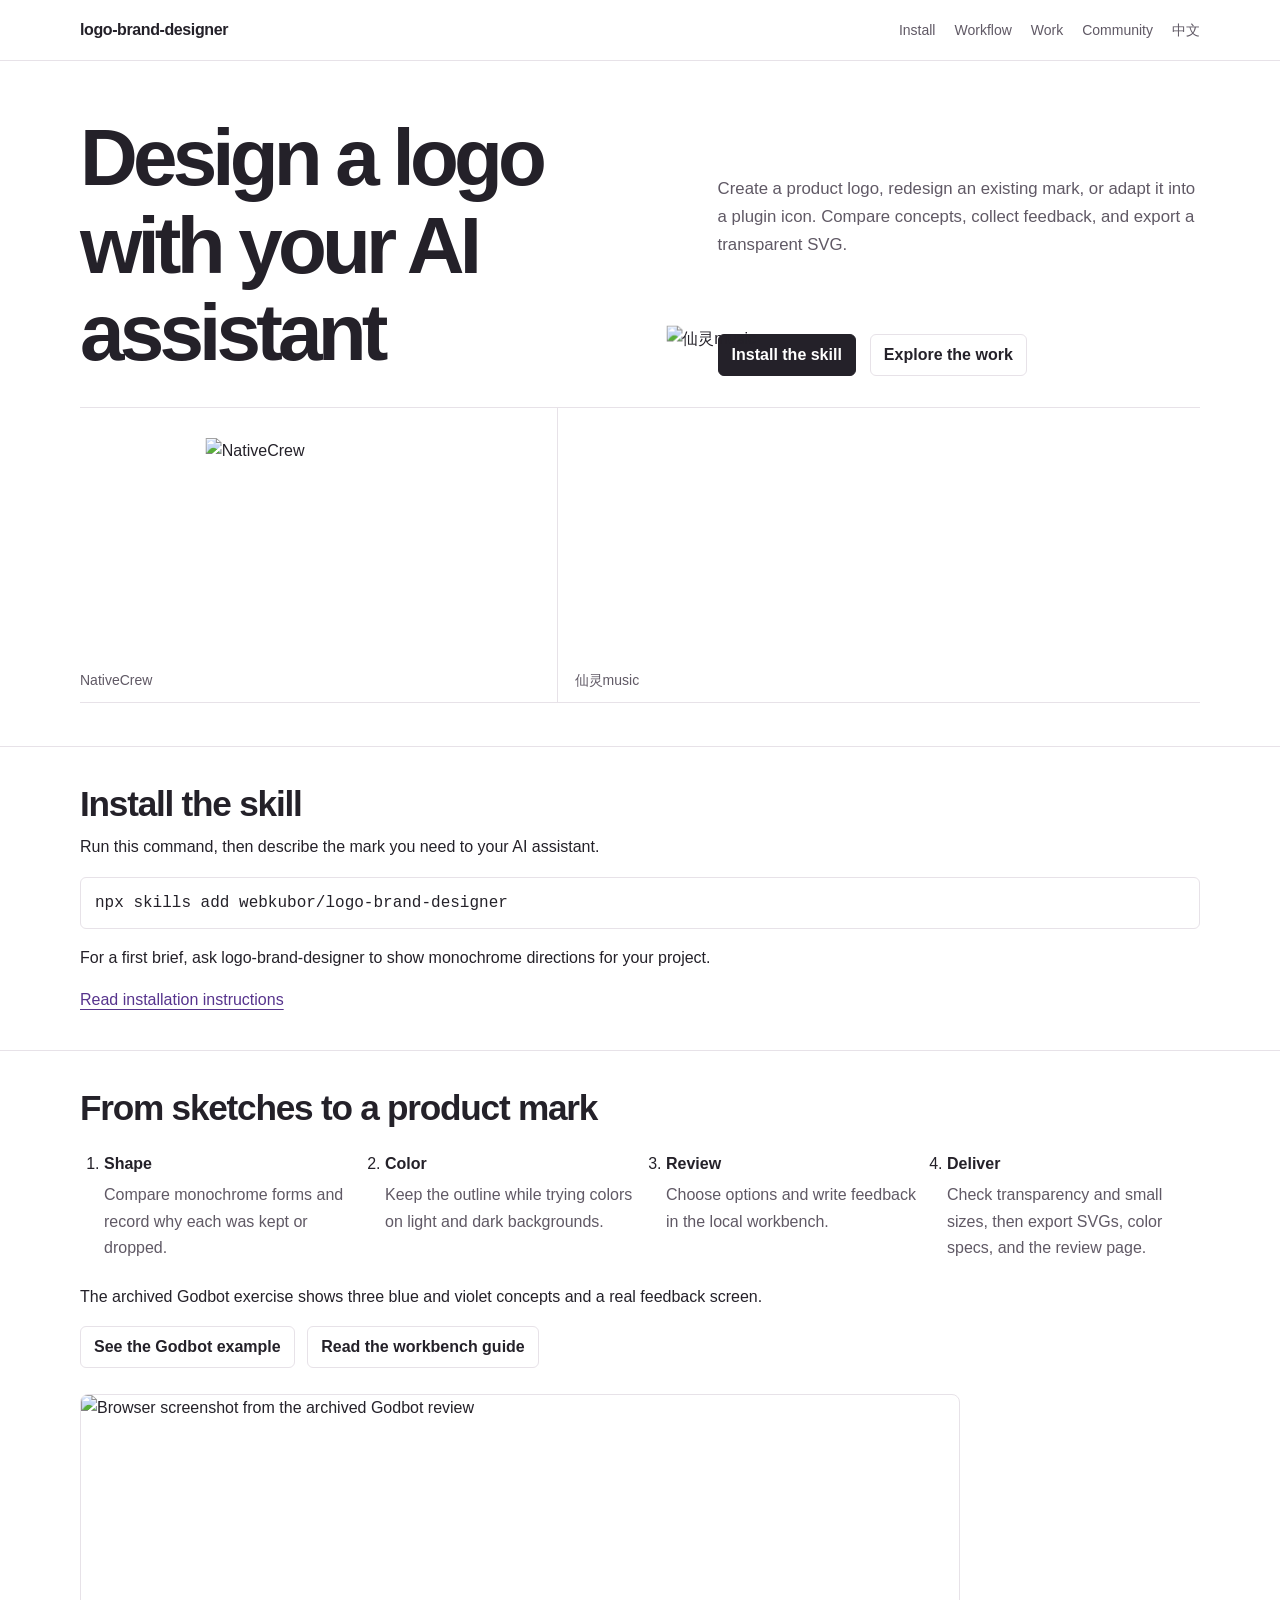
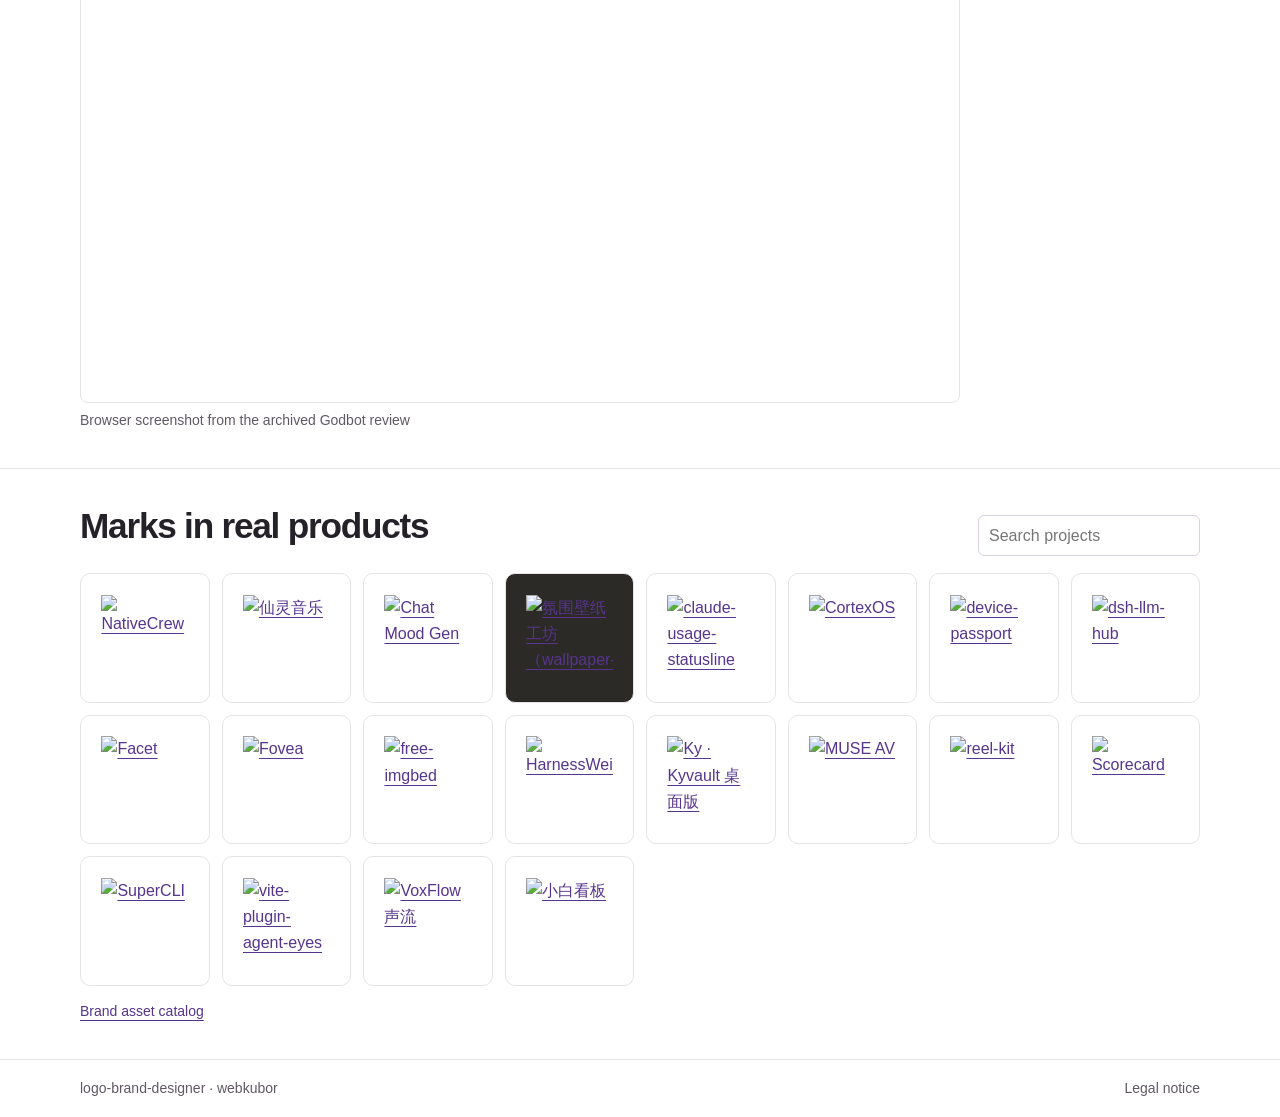
==== commit 64c5ed99: "docs: 用图床现役标识同步官网与 README 作品墙" ====
--- a/docs/en/index.html
+++ b/docs/en/index.html
@@ -57,137 +57,32 @@
   <figure class="review-example"><img src="https://raw.githubusercontent.com/webkubor/logo-brand-designer/3f6066d/examples/godbot-experiment/screenshots/review.png" width="1714" height="1185" loading="lazy" alt="Browser screenshot from the archived Godbot review"><figcaption>Browser screenshot from the archived Godbot review</figcaption></figure>
 </div></section>
 <section class="band" id="cases"><div class="wrap">
-  <div class="section-top"><div><h2>Marks in real products</h2></div><label><span class="sr">Search cases</span><input class="search" type="search" data-case-search placeholder="Search by project or use"></label></div>
-  <div class="cards">
-    <article class="project-case" data-case="DSH 插件 AI Agent 派工协作 陶橙 app icon">
-      <div class="mark-stage"><img src="https://cdn.jsdelivr.net/gh/webkubor/free-imgbed@main/nativecrew/logo.svg" width="256" height="256" loading="lazy" alt="NativeCrew"></div>
-      <h3>NativeCrew</h3><p>The orange mark ships as the icon for this DSH agent workbench.</p>
-      <div class="case-links"><a href="https://www.npmjs.com/package/@dsh-plugins/nativecrew">View plugin</a></div>
-    </article>
-    <article class="project-case" data-case="音乐 音波 SVG favicon 透明底 wave dark mode">
-      <div class="mark-stage"><img src="https://cdn.jsdelivr.net/gh/webkubor/free-imgbed@main/xianling-music/logo-light.svg" width="256" height="256" loading="lazy" alt="仙灵music"></div>
-      <h3>仙灵music</h3><p>A Suno release workbench. The mauve waveform appears in the header and browser tab.</p>
-      <div class="case-links"><a href="https://music.museav.top/">Visit 仙灵music</a></div>
-    </article>
-    <article class="project-case" id="wallpaper-case" data-case="wallpaper-generator 壁纸工坊 青柚绿 favicon app icon">
-      <div class="mark-stage mark-stage--charcoal"><img src="https://wallpaper.webkubor.online/brand-mark.svg" width="256" height="256" loading="lazy" alt="Ambient Wallpaper Studio"></div>
-      <h3>Ambient Wallpaper Studio</h3><p>A lime-to-mint mark with a line of wind cut through the canvas. It ships in browser tabs and install icons.</p>
-      <div class="case-links"><a href="https://wallpaper.webkubor.online/">Open Wallpaper Studio</a></div>
-    </article>
-    <article class="project-case" id="chat-mood-gen-case" data-case="Chat Mood Gen 圆润接话 青潮渐变 聊天 favicon PWA app icon">
-      <div class="mark-stage mark-stage--charcoal"><img src="https://wechat.webkubor.online/logo-dark.svg" width="256" height="256" loading="lazy" alt="Chat Mood Gen"></div>
-      <h3>Chat Mood Gen</h3><p>A continuous blue-to-green gradient connects two rounded shapes. The mark ships in the editor, browser tabs, and install icons.</p>
-      <div class="case-links"><a href="https://wechat.webkubor.online/">Open Chat Mood Gen</a></div>
-    </article>
-  </div>
-      <h3 class="wall-title">Current finalized marks</h3>
-      <div class="cards wall">
-      <article class="project-case compact" data-case="CortexOS logo 标识 skill">
-        <div class="mark-stage"><img src="https://cdn.jsdelivr.net/gh/webkubor/free-imgbed@main/cortexos-dev/logo.svg" width="64" height="64" loading="lazy" alt="CortexOS"></div>
-        <h3><a href="https://github.com/cortexos-dev">CortexOS</a></h3>
-        <div class="case-links"><a href="https://github.com/cortexos-dev">View project</a></div>
-      </article>
-      <article class="project-case compact" data-case="MUSE AV logo 标识 skill">
-        <div class="mark-stage"><img src="https://cdn.jsdelivr.net/gh/webkubor/free-imgbed@main/museav-ai/logo.svg" width="64" height="64" loading="lazy" alt="MUSE AV"></div>
-        <h3><a href="https://github.com/museav-ai">MUSE AV</a></h3>
-        <div class="case-links"><a href="https://github.com/museav-ai">View project</a></div>
-      </article>
-      <article class="project-case compact" data-case="SuperCLI logo 标识 skill">
-        <div class="mark-stage"><img src="https://cdn.jsdelivr.net/gh/webkubor/free-imgbed@main/supercli/mark-v3.svg" width="64" height="64" loading="lazy" alt="SuperCLI"></div>
-        <h3><a href="https://github.com/supercli-site">SuperCLI</a></h3>
-        <div class="case-links"><a href="https://github.com/supercli-site">View project</a></div>
-      </article>
-      <article class="project-case compact" data-case="仙灵音乐 logo 标识 skill">
-        <div class="mark-stage"><img src="https://cdn.jsdelivr.net/gh/webkubor/free-imgbed@main/xianling-music/logo-light.svg" width="64" height="64" loading="lazy" alt="仙灵音乐"></div>
-        <h3><a href="https://github.com/xianling-music">仙灵音乐</a></h3>
-        <div class="case-links"><a href="https://github.com/xianling-music">View project</a></div>
-      </article>
-      <article class="project-case compact" data-case="claude-usage-statusline logo 标识 skill">
-        <div class="mark-stage"><img src="https://cdn.jsdelivr.net/gh/webkubor/free-imgbed@main/claude-usage-statusline/mark-v3.svg" width="64" height="64" loading="lazy" alt="claude-usage-statusline"></div>
-        <h3><a href="https://github.com/webkubor/claude-usage-statusline">claude-usage-statusline</a></h3>
-        <div class="case-links"><a href="https://github.com/webkubor/claude-usage-statusline">View project</a></div>
-      </article>
-      <article class="project-case compact" data-case="device-passport logo 标识 skill">
-        <div class="mark-stage"><img src="https://cdn.jsdelivr.net/gh/webkubor/free-imgbed@main/device-passport/mark-v3.svg" width="64" height="64" loading="lazy" alt="device-passport"></div>
-        <h3><a href="https://github.com/webkubor/device-passport">device-passport</a></h3>
-        <div class="case-links"><a href="https://github.com/webkubor/device-passport">View project</a></div>
-      </article>
-      <article class="project-case compact" data-case="dsh-llm-hub logo 标识 skill">
-        <div class="mark-stage"><img src="https://cdn.jsdelivr.net/gh/webkubor/free-imgbed@main/dsh-llm-hub/mark-v3.svg" width="64" height="64" loading="lazy" alt="dsh-llm-hub"></div>
-        <h3><a href="https://github.com/webkubor/dsh-llm-hub">dsh-llm-hub</a></h3>
-        <div class="case-links"><a href="https://github.com/webkubor/dsh-llm-hub">View project</a></div>
-      </article>
-      <article class="project-case compact" data-case="Facet logo 标识 skill">
-        <div class="mark-stage"><img src="https://cdn.jsdelivr.net/gh/webkubor/free-imgbed@main/facet/mark-v3.svg" width="64" height="64" loading="lazy" alt="Facet"></div>
-        <h3><a href="https://github.com/webkubor/facet">Facet</a></h3>
-        <div class="case-links"><a href="https://github.com/webkubor/facet">View project</a></div>
-      </article>
-      <article class="project-case compact" data-case="Fovea logo 标识 skill">
-        <div class="mark-stage"><img src="https://cdn.jsdelivr.net/gh/webkubor/free-imgbed@main/fovea/logo.svg" width="64" height="64" loading="lazy" alt="Fovea"></div>
-        <h3><a href="https://github.com/webkubor/fovea">Fovea</a></h3>
-        <div class="case-links"><a href="https://github.com/webkubor/fovea">View project</a></div>
-      </article>
-      <article class="project-case compact" data-case="free-imgbed logo 标识 skill">
-        <div class="mark-stage"><img src="https://cdn.jsdelivr.net/gh/webkubor/free-imgbed@main/free-imgbed/mark-v3.svg" width="64" height="64" loading="lazy" alt="free-imgbed"></div>
-        <h3><a href="https://github.com/webkubor/free-imgbed">free-imgbed</a></h3>
-        <div class="case-links"><a href="https://github.com/webkubor/free-imgbed">View project</a></div>
-      </article>
-      <article class="project-case compact" data-case="HarnessWeight logo 标识 skill">
-        <div class="mark-stage"><img src="https://cdn.jsdelivr.net/gh/webkubor/free-imgbed@main/harnessweight/logo.svg" width="64" height="64" loading="lazy" alt="HarnessWeight"></div>
-        <h3><a href="https://github.com/webkubor/harnessweight">HarnessWeight</a></h3>
-        <div class="case-links"><a href="https://github.com/webkubor/harnessweight">View project</a></div>
-      </article>
-      <article class="project-case compact" data-case="简谱编辑器 logo 标识 skill">
-        <div class="mark-stage"><img src="https://cdn.jsdelivr.net/gh/webkubor/free-imgbed@main/xianling-music/logo-light.svg" width="64" height="64" loading="lazy" alt="简谱编辑器"></div>
-        <h3><a href="https://github.com/webkubor/jianpu-editor">简谱编辑器</a></h3>
-        <div class="case-links"><a href="https://github.com/webkubor/jianpu-editor">View project</a></div>
-      </article>
-      <article class="project-case compact" data-case="Ky · Kyvault 桌面版 logo 标识 skill">
-        <div class="mark-stage"><img src="https://cdn.jsdelivr.net/gh/webkubor/free-imgbed@main/kyvault/app-preview.png" width="64" height="64" loading="lazy" alt="Ky desktop app icon"></div>
-        <h3><a href="https://github.com/webkubor/kyvault">Ky · Kyvault 桌面版</a></h3>
-        <div class="case-links"><a href="https://github.com/webkubor/kyvault">View project</a></div>
-      </article>
-      <article class="project-case compact" data-case="NativeCrew logo 标识 skill">
-        <div class="mark-stage"><img src="https://cdn.jsdelivr.net/gh/webkubor/free-imgbed@main/nativecrew/logo.svg" width="64" height="64" loading="lazy" alt="NativeCrew"></div>
-        <h3><a href="https://github.com/webkubor/nativecrew">NativeCrew</a></h3>
-        <div class="case-links"><a href="https://github.com/webkubor/nativecrew">View project</a></div>
-      </article>
-      <article class="project-case compact" data-case="reel-kit logo 标识 skill">
-        <div class="mark-stage"><img src="https://cdn.jsdelivr.net/gh/webkubor/free-imgbed@main/reel-kit/mark-v3.svg" width="64" height="64" loading="lazy" alt="reel-kit"></div>
-        <h3><a href="https://github.com/webkubor/reel-kit">reel-kit</a></h3>
-        <div class="case-links"><a href="https://github.com/webkubor/reel-kit">View project</a></div>
-      </article>
-      <article class="project-case compact" data-case="Scorecard logo 标识 skill">
-        <div class="mark-stage"><img src="https://cdn.jsdelivr.net/gh/webkubor/free-imgbed@main/scorecard/mark-v3.svg" width="64" height="64" loading="lazy" alt="Scorecard"></div>
-        <h3><a href="https://github.com/webkubor/scorecard">Scorecard</a></h3>
-        <div class="case-links"><a href="https://github.com/webkubor/scorecard">View project</a></div>
-      </article>
-      <article class="project-case compact" data-case="SuperCLI logo 标识 skill">
-        <div class="mark-stage"><img src="https://cdn.jsdelivr.net/gh/webkubor/free-imgbed@main/supercli/mark-v3.svg" width="64" height="64" loading="lazy" alt="SuperCLI"></div>
-        <h3><a href="https://github.com/supercli-site/supercli">SuperCLI</a></h3>
-        <div class="case-links"><a href="https://github.com/supercli-site/supercli">View project</a></div>
-      </article>
-      <article class="project-case compact" data-case="vite-plugin-agent-eyes logo 标识 skill">
-        <div class="mark-stage"><img src="https://cdn.jsdelivr.net/gh/webkubor/free-imgbed@main/vite-plugin-agent-eyes/mark-v3.svg" width="64" height="64" loading="lazy" alt="vite-plugin-agent-eyes"></div>
-        <h3><a href="https://github.com/webkubor/vite-plugin-agent-eyes">vite-plugin-agent-eyes</a></h3>
-        <div class="case-links"><a href="https://github.com/webkubor/vite-plugin-agent-eyes">View project</a></div>
-      </article>
-      <article class="project-case compact" data-case="VoxFlow 声流 logo 标识 skill">
-        <div class="mark-stage"><img src="https://cdn.jsdelivr.net/gh/webkubor/free-imgbed@main/voxflow/mark-v3.svg" width="64" height="64" loading="lazy" alt="VoxFlow 声流"></div>
-        <h3><a href="https://github.com/webkubor/voxflow">VoxFlow 声流</a></h3>
-        <div class="case-links"><a href="https://github.com/webkubor/voxflow">View project</a></div>
-      </article>
-      <article class="project-case compact" data-case="氛围壁纸工坊（wallpaper-generator） logo 标识 skill">
-        <div class="mark-stage mark-stage--charcoal"><img src="https://wallpaper.webkubor.online/brand-mark.svg" width="64" height="64" loading="lazy" alt="氛围壁纸工坊（wallpaper-generator）"></div>
-        <h3><a href="https://github.com/webkubor/wallpaper-generator">氛围壁纸工坊（wallpaper-generator）</a></h3>
-        <div class="case-links"><a href="https://github.com/webkubor/wallpaper-generator">View project</a></div>
-      </article>
-      <article class="project-case compact" data-case="小白看板 logo 标识 skill">
-        <div class="mark-stage"><img src="https://cdn.jsdelivr.net/gh/webkubor/free-imgbed@main/xiaobai-kanban/logo.svg" width="64" height="64" loading="lazy" alt="小白看板"></div>
-        <h3><a href="https://github.com/supercli-site/xiaobai-kanban">小白看板</a></h3>
-        <div class="case-links"><a href="https://github.com/supercli-site/xiaobai-kanban">View project</a></div>
-      </article>
-      </div>
+  <div class="section-top"><div><h2>Marks in real products</h2></div><label><span class="sr">Search cases</span><input class="search" type="search" data-case-search placeholder="Search projects"></label></div>
+<!-- logo-wall:start -->
+<div class="logo-wall">
+    <a class="logo-tile" href="https://github.com/webkubor/nativecrew" title="NativeCrew" data-case="NativeCrew"><img src="https://cdn.jsdelivr.net/gh/webkubor/free-imgbed@cc56e320c368c3011547d8c960888b1c212dfb64/nativecrew/logo.svg" width="120" height="120" loading="lazy" alt="NativeCrew"></a>
+    <a class="logo-tile" href="https://github.com/xianling-music/xianling-music" title="仙灵音乐" data-case="仙灵音乐"><img src="https://cdn.jsdelivr.net/gh/webkubor/free-imgbed@cc56e320c368c3011547d8c960888b1c212dfb64/xianling-music/logo-light.svg" width="120" height="120" loading="lazy" alt="仙灵音乐"></a>
+    <a class="logo-tile" href="https://github.com/webkubor/chat-mood-gen" title="Chat Mood Gen" data-case="Chat Mood Gen"><img src="https://cdn.jsdelivr.net/gh/webkubor/free-imgbed@cc56e320c368c3011547d8c960888b1c212dfb64/chat-mood-gen/mark-v4.svg" width="120" height="120" loading="lazy" alt="Chat Mood Gen"></a>
+    <a class="logo-tile logo-tile--dark" href="https://github.com/webkubor/wallpaper-generator" title="氛围壁纸工坊（wallpaper-generator）" data-case="氛围壁纸工坊（wallpaper-generator）"><img src="https://cdn.jsdelivr.net/gh/webkubor/free-imgbed@cc56e320c368c3011547d8c960888b1c212dfb64/wallpaper-generator/mark-v4.svg" width="120" height="120" loading="lazy" alt="氛围壁纸工坊（wallpaper-generator）"></a>
+    <a class="logo-tile" href="https://github.com/webkubor/claude-usage-statusline" title="claude-usage-statusline" data-case="claude-usage-statusline"><img src="https://cdn.jsdelivr.net/gh/webkubor/free-imgbed@cc56e320c368c3011547d8c960888b1c212dfb64/claude-usage-statusline/mark-v3.svg" width="120" height="120" loading="lazy" alt="claude-usage-statusline"></a>
+    <a class="logo-tile" href="https://github.com/cortexos-dev/.github" title="CortexOS" data-case="CortexOS"><img src="https://cdn.jsdelivr.net/gh/webkubor/free-imgbed@cc56e320c368c3011547d8c960888b1c212dfb64/cortexos-dev/logo.svg" width="120" height="120" loading="lazy" alt="CortexOS"></a>
+    <a class="logo-tile" href="https://github.com/webkubor/device-passport" title="device-passport" data-case="device-passport"><img src="https://cdn.jsdelivr.net/gh/webkubor/free-imgbed@cc56e320c368c3011547d8c960888b1c212dfb64/device-passport/mark-v3.svg" width="120" height="120" loading="lazy" alt="device-passport"></a>
+    <a class="logo-tile" href="https://github.com/webkubor/dsh-llm-hub" title="dsh-llm-hub" data-case="dsh-llm-hub"><img src="https://cdn.jsdelivr.net/gh/webkubor/free-imgbed@cc56e320c368c3011547d8c960888b1c212dfb64/dsh-llm-hub/mark-v3.svg" width="120" height="120" loading="lazy" alt="dsh-llm-hub"></a>
+    <a class="logo-tile" href="https://github.com/webkubor/facet" title="Facet" data-case="Facet"><img src="https://cdn.jsdelivr.net/gh/webkubor/free-imgbed@cc56e320c368c3011547d8c960888b1c212dfb64/facet/mark-v3.svg" width="120" height="120" loading="lazy" alt="Facet"></a>
+    <a class="logo-tile" href="https://github.com/webkubor/fovea" title="Fovea" data-case="Fovea"><img src="https://cdn.jsdelivr.net/gh/webkubor/free-imgbed@cc56e320c368c3011547d8c960888b1c212dfb64/fovea/logo.svg" width="120" height="120" loading="lazy" alt="Fovea"></a>
+    <a class="logo-tile" href="https://github.com/webkubor/free-imgbed" title="free-imgbed" data-case="free-imgbed"><img src="https://cdn.jsdelivr.net/gh/webkubor/free-imgbed@cc56e320c368c3011547d8c960888b1c212dfb64/free-imgbed/mark-v3.svg" width="120" height="120" loading="lazy" alt="free-imgbed"></a>
+    <a class="logo-tile" href="https://github.com/webkubor/harnessweight" title="HarnessWeight" data-case="HarnessWeight"><img src="https://cdn.jsdelivr.net/gh/webkubor/free-imgbed@cc56e320c368c3011547d8c960888b1c212dfb64/harnessweight/logo.svg" width="120" height="120" loading="lazy" alt="HarnessWeight"></a>
+    <a class="logo-tile" href="https://github.com/webkubor/kyvault" title="Ky · Kyvault 桌面版" data-case="Ky · Kyvault 桌面版"><img src="https://cdn.jsdelivr.net/gh/webkubor/free-imgbed@cc56e320c368c3011547d8c960888b1c212dfb64/kyvault/logo.svg" width="120" height="120" loading="lazy" alt="Ky · Kyvault 桌面版"></a>
+    <a class="logo-tile" href="https://github.com/museav-ai/.github" title="MUSE AV" data-case="MUSE AV"><img src="https://cdn.jsdelivr.net/gh/webkubor/free-imgbed@cc56e320c368c3011547d8c960888b1c212dfb64/museav-ai/logo.svg" width="120" height="120" loading="lazy" alt="MUSE AV"></a>
+    <a class="logo-tile" href="https://github.com/webkubor/reel-kit" title="reel-kit" data-case="reel-kit"><img src="https://cdn.jsdelivr.net/gh/webkubor/free-imgbed@cc56e320c368c3011547d8c960888b1c212dfb64/reel-kit/mark-v3.svg" width="120" height="120" loading="lazy" alt="reel-kit"></a>
+    <a class="logo-tile" href="https://github.com/webkubor/scorecard" title="Scorecard" data-case="Scorecard"><img src="https://cdn.jsdelivr.net/gh/webkubor/free-imgbed@cc56e320c368c3011547d8c960888b1c212dfb64/scorecard/mark-v3.svg" width="120" height="120" loading="lazy" alt="Scorecard"></a>
+    <a class="logo-tile" href="https://github.com/supercli-site/supercli" title="SuperCLI" data-case="SuperCLI"><img src="https://cdn.jsdelivr.net/gh/webkubor/free-imgbed@cc56e320c368c3011547d8c960888b1c212dfb64/supercli/mark-v3.svg" width="120" height="120" loading="lazy" alt="SuperCLI"></a>
+    <a class="logo-tile" href="https://github.com/webkubor/vite-plugin-agent-eyes" title="vite-plugin-agent-eyes" data-case="vite-plugin-agent-eyes"><img src="https://cdn.jsdelivr.net/gh/webkubor/free-imgbed@cc56e320c368c3011547d8c960888b1c212dfb64/vite-plugin-agent-eyes/mark-v3.svg" width="120" height="120" loading="lazy" alt="vite-plugin-agent-eyes"></a>
+    <a class="logo-tile" href="https://github.com/webkubor/voxflow" title="VoxFlow 声流" data-case="VoxFlow 声流"><img src="https://cdn.jsdelivr.net/gh/webkubor/free-imgbed@cc56e320c368c3011547d8c960888b1c212dfb64/voxflow/mark-v3.svg" width="120" height="120" loading="lazy" alt="VoxFlow 声流"></a>
+    <a class="logo-tile" href="https://github.com/supercli-site/xiaobai-kanban" title="小白看板" data-case="小白看板"><img src="https://cdn.jsdelivr.net/gh/webkubor/free-imgbed@cc56e320c368c3011547d8c960888b1c212dfb64/xiaobai-kanban/logo.svg" width="120" height="120" loading="lazy" alt="小白看板"></a>
+</div>
+<!-- logo-wall:end -->
+  <p class="inline-note"><a href="https://github.com/webkubor/free-imgbed/blob/main/BRAND-ASSETS.md">Brand asset catalog</a></p>
   <p class="status" data-search-empty aria-live="polite" hidden>No matching cases.</p>
 </div></section>
 </main>
--- a/docs/style.css
+++ b/docs/style.css
@@ -84,17 +84,33 @@
 @media(max-width:680px){.wrap{width:calc(100% - 30px)}.hero{padding:32px 0}.hero-copy{grid-template-columns:1fr;gap:11px}.hero-copy h1{grid-row:auto}.hero-marks{margin-top:23px}.section-top{align-items:start;flex-direction:column}.project-case>.mark-stage{height:130px}nav{gap:11px}}
 @media(max-width:455px){.cards{grid-template-columns:1fr}.mark-stage{height:80px}.hero-marks img{width:80%}.hero-marks figure+figure img{width:92%}.hero-marks figcaption{font-size:13px}.journey summary{padding:10px 12px}.journey summary strong{margin-left:7px}section.band{padding:29px 0}}
 
-/* 成果墙：紧凑网格，覆盖全部自有项目与组织 */
-.cards.wall{grid-template-columns:repeat(4,minmax(0,1fr));gap:10px}
-.wall-title{margin:26px 0 4px;font-size:1.3rem}
-.project-case.compact{padding:11px 12px;text-align:center}
-.project-case.compact>.mark-stage{height:72px;margin-bottom:6px}
-.project-case.compact>.mark-stage img{width:60px!important;height:60px!important}
-.project-case.compact h3{font-size:14px;margin:0 0 4px;line-height:1.3}
-.project-case.compact h3 a{text-decoration:none}
-.project-case.compact .case-links{margin-top:5px;justify-content:center;font-size:12px}
-@media(max-width:680px){.cards.wall{grid-template-columns:repeat(2,minmax(0,1fr))}}
-@media(max-width:455px){.cards.wall{grid-template-columns:repeat(2,minmax(0,1fr))}}
+/* 产品标识墙 */
+.logo-wall {
+  display: grid;
+  grid-template-columns: repeat(auto-fit, minmax(min(100%, 126px), 1fr));
+  gap: 12px;
+}
+.logo-tile {
+  display: grid;
+  place-items: center;
+  aspect-ratio: 1;
+  border: 1px solid var(--line);
+  border-radius: 10px;
+  background: var(--paper);
+}
+.logo-tile[hidden] { display: none; }
+.logo-tile:hover { border-color: var(--accent); }
+.logo-tile--dark { background: #2b2a27; }
+.logo-tile img {
+  display: block;
+  width: min(68%, 106px);
+  height: auto;
+  aspect-ratio: 1;
+  object-fit: contain;
+}
+@media (max-width: 455px) {
+  .logo-wall { grid-template-columns: repeat(3, minmax(0, 1fr)); gap: 8px; }
+}
 
 .workflow {
   display: grid;
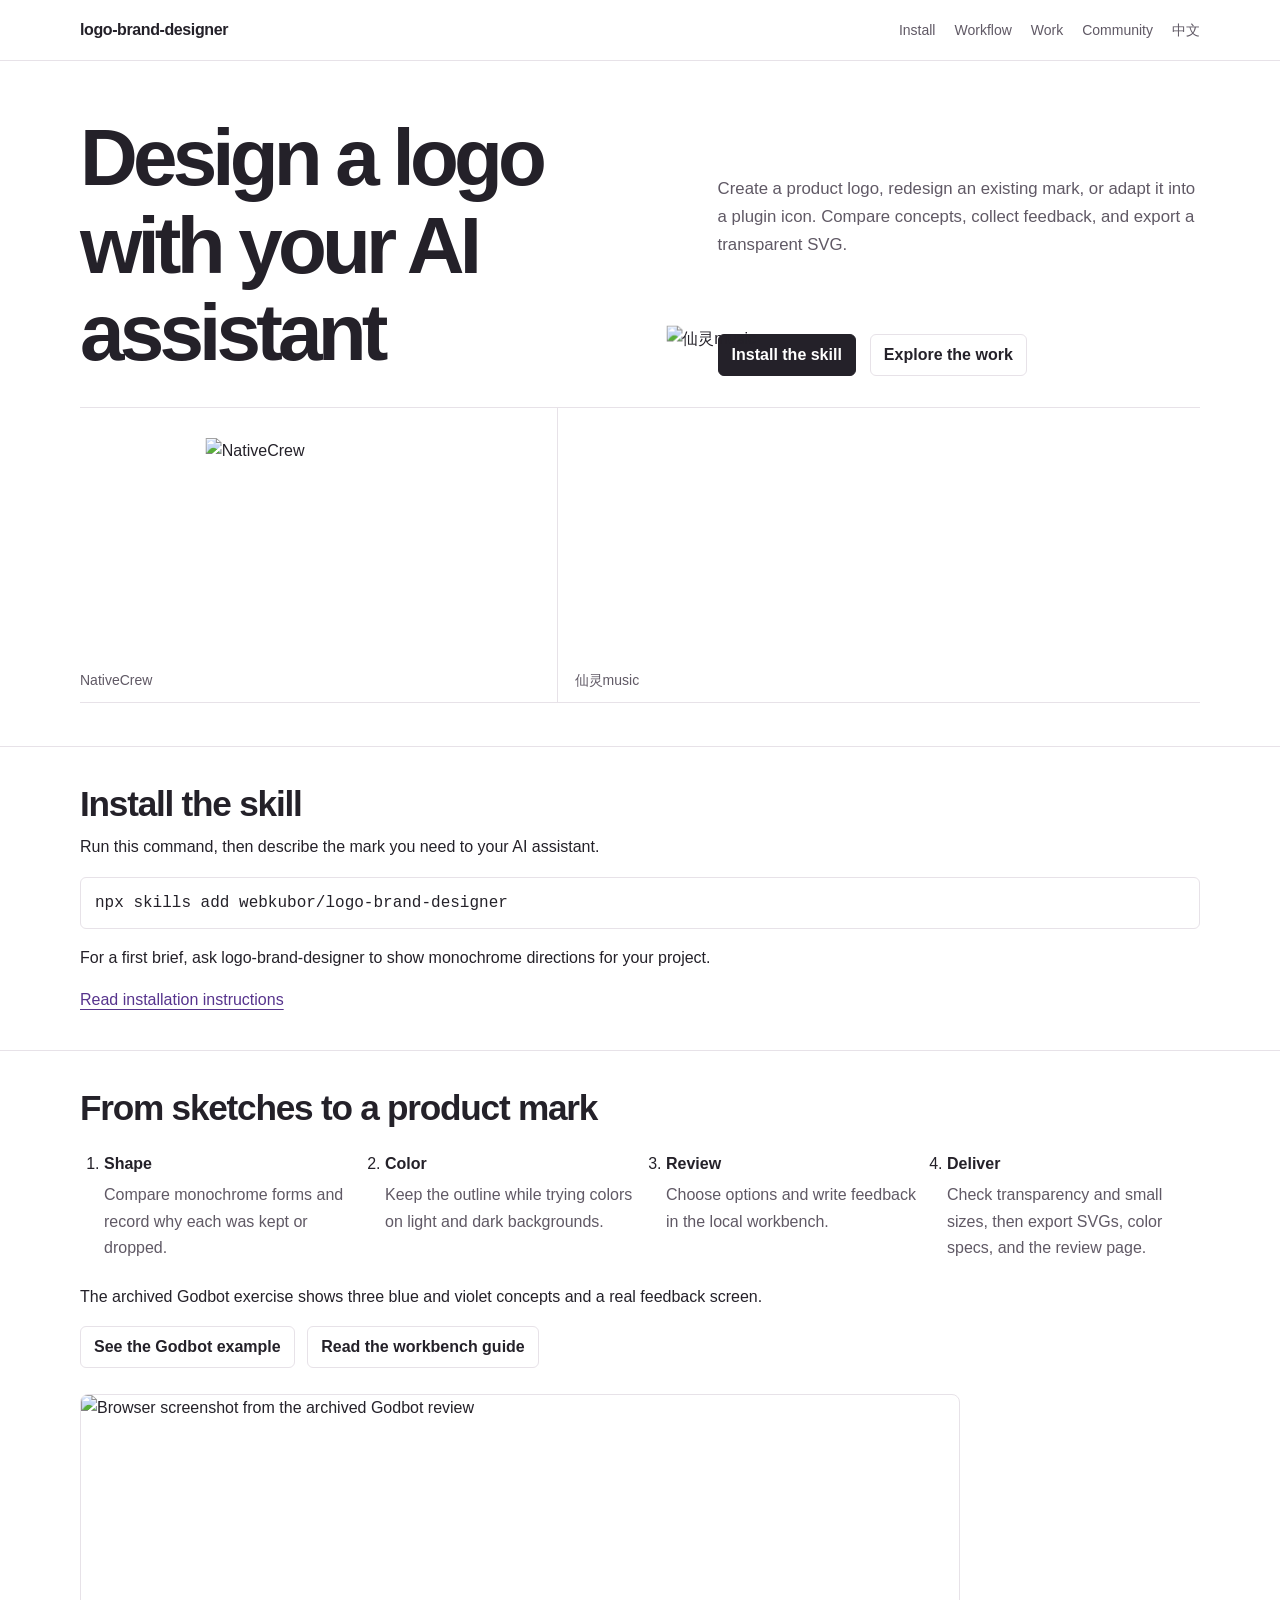
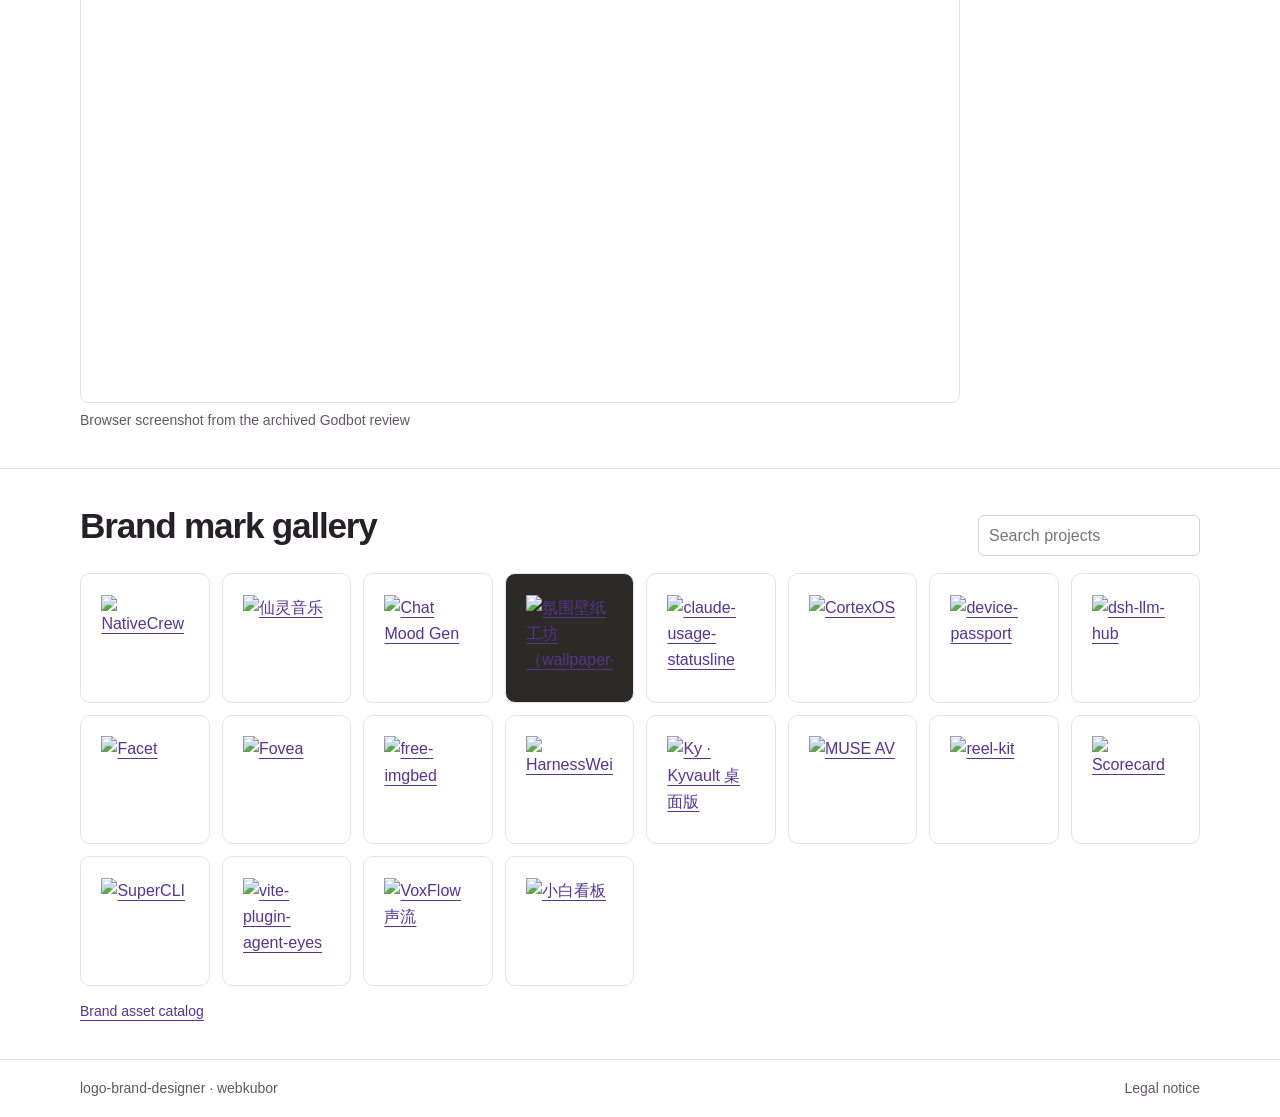
==== commit e5a9d10b: "docs: 更新作品墙标题与样式版本" ====
--- a/docs/en/index.html
+++ b/docs/en/index.html
@@ -16,7 +16,7 @@
 <meta property="og:image" content="https://webkubor.github.io/logo-brand-designer/assets/social.png">
 <meta property="og:image:alt" content="NativeCrew &amp; 仙灵music logos">
 <meta name="twitter:card" content="summary_large_image">
-<link rel="stylesheet" href="../style.css">
+<link rel="stylesheet" href="../style.css?v=logo-wall">
 <script type="application/ld+json">{"@context": "https://schema.org", "@type": "WebSite", "name": "Logo Brand Designer | Design a logo with your AI assistant", "description": "An open source logo design skill for Codex and Claude Code. Compare shapes, explore color, record feedback, and export transparent SVGs.", "url": "https://webkubor.github.io/logo-brand-designer/en/", "inLanguage": "en", "publisher": {"@type": "Person", "name": "webkubor", "url": "https://github.com/webkubor"}}</script>
 <script src="../site.js" defer></script>
 <script src="../analytics.js" defer></script>
@@ -57,7 +57,7 @@
   <figure class="review-example"><img src="https://raw.githubusercontent.com/webkubor/logo-brand-designer/3f6066d/examples/godbot-experiment/screenshots/review.png" width="1714" height="1185" loading="lazy" alt="Browser screenshot from the archived Godbot review"><figcaption>Browser screenshot from the archived Godbot review</figcaption></figure>
 </div></section>
 <section class="band" id="cases"><div class="wrap">
-  <div class="section-top"><div><h2>Marks in real products</h2></div><label><span class="sr">Search cases</span><input class="search" type="search" data-case-search placeholder="Search projects"></label></div>
+  <div class="section-top"><div><h2>Brand mark gallery</h2></div><label><span class="sr">Search cases</span><input class="search" type="search" data-case-search placeholder="Search projects"></label></div>
 <!-- logo-wall:start -->
 <div class="logo-wall">
     <a class="logo-tile" href="https://github.com/webkubor/nativecrew" title="NativeCrew" data-case="NativeCrew"><img src="https://cdn.jsdelivr.net/gh/webkubor/free-imgbed@cc56e320c368c3011547d8c960888b1c212dfb64/nativecrew/logo.svg" width="120" height="120" loading="lazy" alt="NativeCrew"></a>
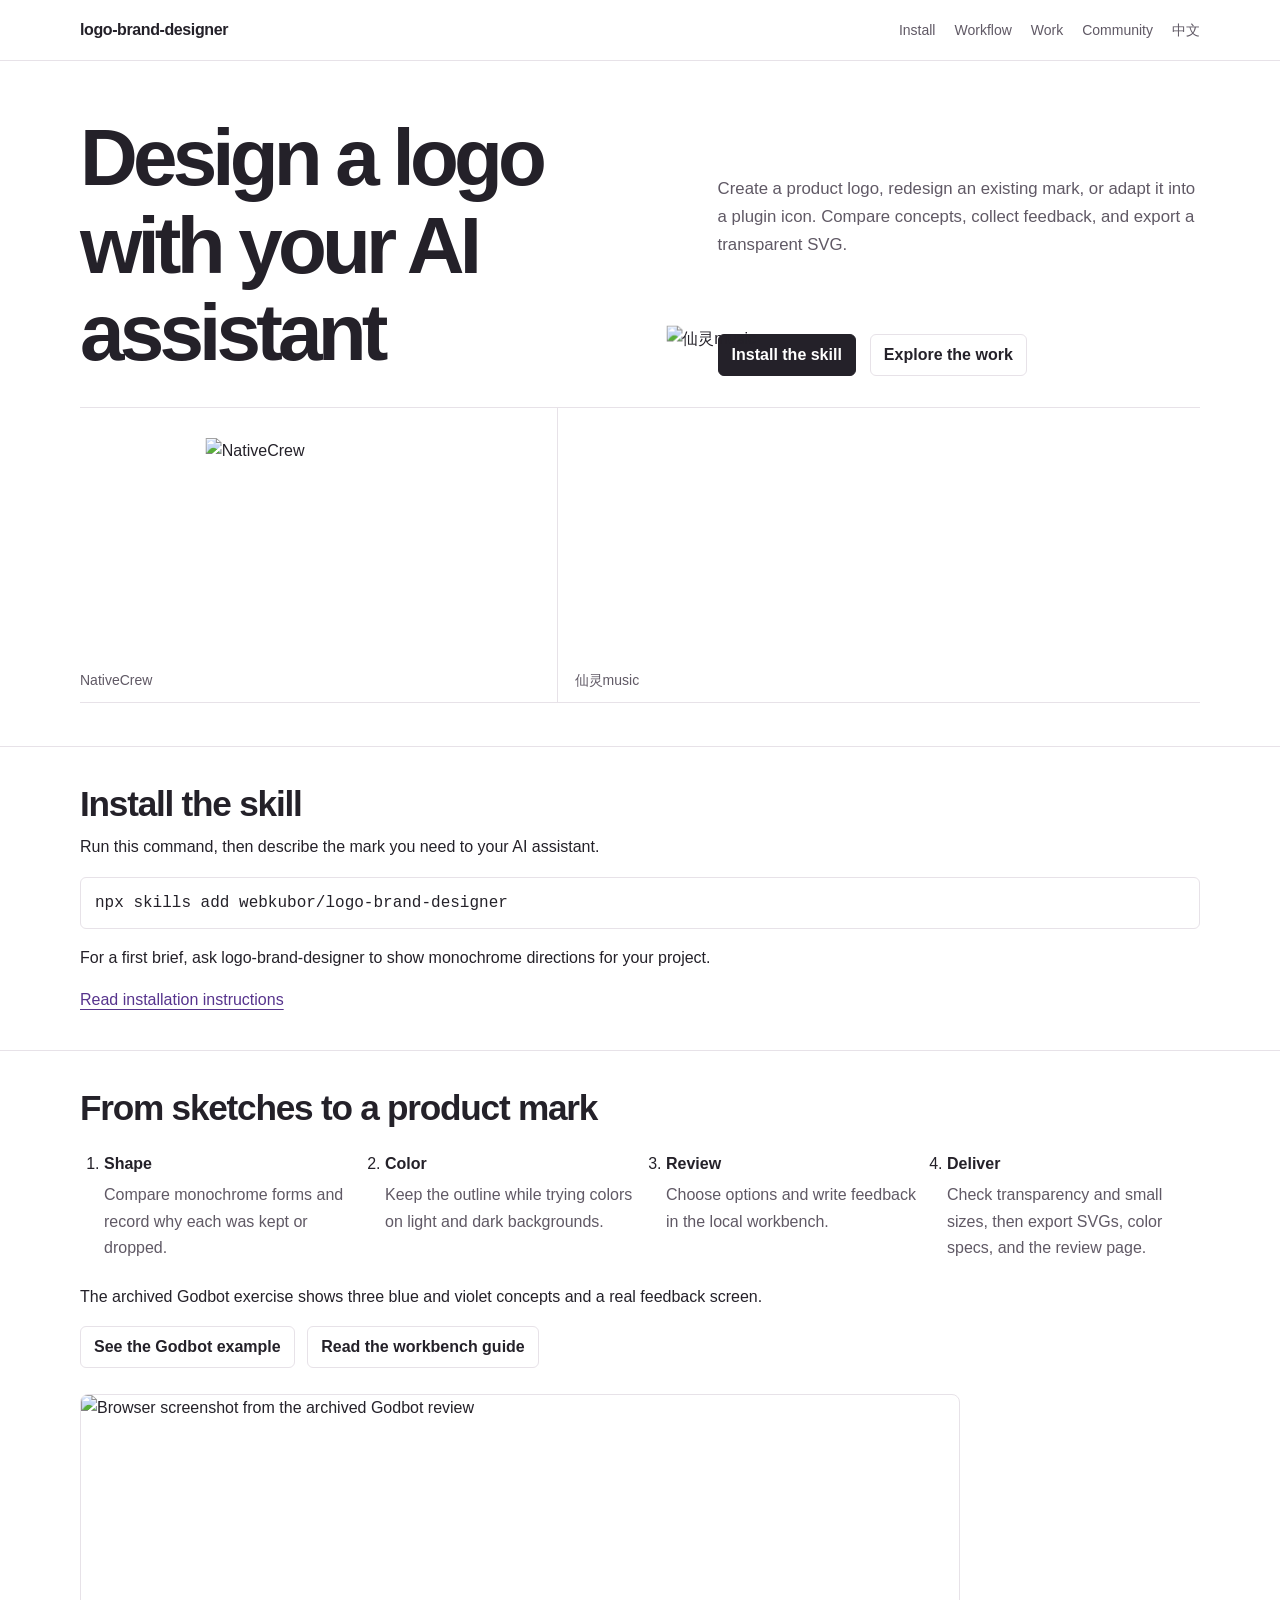
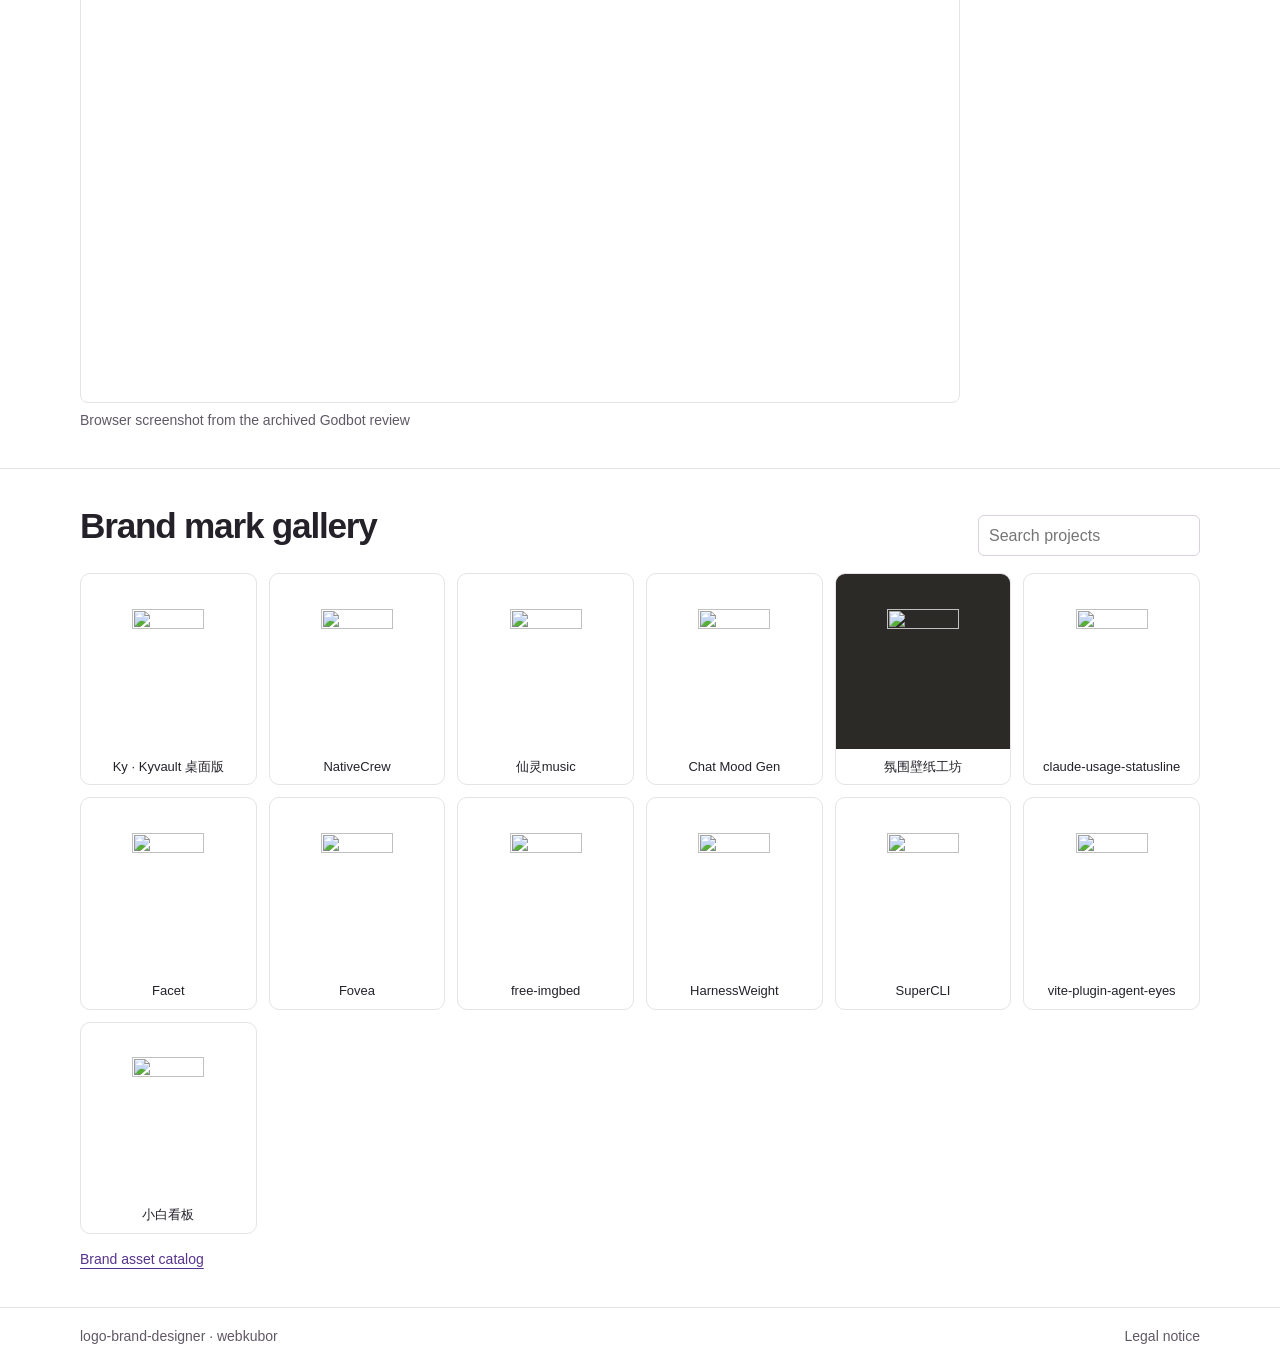
==== commit 3cc194cf: "fix: 作品墙按项目核对现役图标及链接" ====
--- a/docs/en/index.html
+++ b/docs/en/index.html
@@ -16,7 +16,7 @@
 <meta property="og:image" content="https://webkubor.github.io/logo-brand-designer/assets/social.png">
 <meta property="og:image:alt" content="NativeCrew &amp; 仙灵music logos">
 <meta name="twitter:card" content="summary_large_image">
-<link rel="stylesheet" href="../style.css?v=logo-wall">
+<link rel="stylesheet" href="../style.css?v=current-logo-wall">
 <script type="application/ld+json">{"@context": "https://schema.org", "@type": "WebSite", "name": "Logo Brand Designer | Design a logo with your AI assistant", "description": "An open source logo design skill for Codex and Claude Code. Compare shapes, explore color, record feedback, and export transparent SVGs.", "url": "https://webkubor.github.io/logo-brand-designer/en/", "inLanguage": "en", "publisher": {"@type": "Person", "name": "webkubor", "url": "https://github.com/webkubor"}}</script>
 <script src="../site.js" defer></script>
 <script src="../analytics.js" defer></script>
@@ -60,26 +60,19 @@
   <div class="section-top"><div><h2>Brand mark gallery</h2></div><label><span class="sr">Search cases</span><input class="search" type="search" data-case-search placeholder="Search projects"></label></div>
 <!-- logo-wall:start -->
 <div class="logo-wall">
-    <a class="logo-tile" href="https://github.com/webkubor/nativecrew" title="NativeCrew" data-case="NativeCrew"><img src="https://cdn.jsdelivr.net/gh/webkubor/free-imgbed@cc56e320c368c3011547d8c960888b1c212dfb64/nativecrew/logo.svg" width="120" height="120" loading="lazy" alt="NativeCrew"></a>
-    <a class="logo-tile" href="https://github.com/xianling-music/xianling-music" title="仙灵音乐" data-case="仙灵音乐"><img src="https://cdn.jsdelivr.net/gh/webkubor/free-imgbed@cc56e320c368c3011547d8c960888b1c212dfb64/xianling-music/logo-light.svg" width="120" height="120" loading="lazy" alt="仙灵音乐"></a>
-    <a class="logo-tile" href="https://github.com/webkubor/chat-mood-gen" title="Chat Mood Gen" data-case="Chat Mood Gen"><img src="https://cdn.jsdelivr.net/gh/webkubor/free-imgbed@cc56e320c368c3011547d8c960888b1c212dfb64/chat-mood-gen/mark-v4.svg" width="120" height="120" loading="lazy" alt="Chat Mood Gen"></a>
-    <a class="logo-tile logo-tile--dark" href="https://github.com/webkubor/wallpaper-generator" title="氛围壁纸工坊（wallpaper-generator）" data-case="氛围壁纸工坊（wallpaper-generator）"><img src="https://cdn.jsdelivr.net/gh/webkubor/free-imgbed@cc56e320c368c3011547d8c960888b1c212dfb64/wallpaper-generator/mark-v4.svg" width="120" height="120" loading="lazy" alt="氛围壁纸工坊（wallpaper-generator）"></a>
-    <a class="logo-tile" href="https://github.com/webkubor/claude-usage-statusline" title="claude-usage-statusline" data-case="claude-usage-statusline"><img src="https://cdn.jsdelivr.net/gh/webkubor/free-imgbed@cc56e320c368c3011547d8c960888b1c212dfb64/claude-usage-statusline/mark-v3.svg" width="120" height="120" loading="lazy" alt="claude-usage-statusline"></a>
-    <a class="logo-tile" href="https://github.com/cortexos-dev/.github" title="CortexOS" data-case="CortexOS"><img src="https://cdn.jsdelivr.net/gh/webkubor/free-imgbed@cc56e320c368c3011547d8c960888b1c212dfb64/cortexos-dev/logo.svg" width="120" height="120" loading="lazy" alt="CortexOS"></a>
-    <a class="logo-tile" href="https://github.com/webkubor/device-passport" title="device-passport" data-case="device-passport"><img src="https://cdn.jsdelivr.net/gh/webkubor/free-imgbed@cc56e320c368c3011547d8c960888b1c212dfb64/device-passport/mark-v3.svg" width="120" height="120" loading="lazy" alt="device-passport"></a>
-    <a class="logo-tile" href="https://github.com/webkubor/dsh-llm-hub" title="dsh-llm-hub" data-case="dsh-llm-hub"><img src="https://cdn.jsdelivr.net/gh/webkubor/free-imgbed@cc56e320c368c3011547d8c960888b1c212dfb64/dsh-llm-hub/mark-v3.svg" width="120" height="120" loading="lazy" alt="dsh-llm-hub"></a>
-    <a class="logo-tile" href="https://github.com/webkubor/facet" title="Facet" data-case="Facet"><img src="https://cdn.jsdelivr.net/gh/webkubor/free-imgbed@cc56e320c368c3011547d8c960888b1c212dfb64/facet/mark-v3.svg" width="120" height="120" loading="lazy" alt="Facet"></a>
-    <a class="logo-tile" href="https://github.com/webkubor/fovea" title="Fovea" data-case="Fovea"><img src="https://cdn.jsdelivr.net/gh/webkubor/free-imgbed@cc56e320c368c3011547d8c960888b1c212dfb64/fovea/logo.svg" width="120" height="120" loading="lazy" alt="Fovea"></a>
-    <a class="logo-tile" href="https://github.com/webkubor/free-imgbed" title="free-imgbed" data-case="free-imgbed"><img src="https://cdn.jsdelivr.net/gh/webkubor/free-imgbed@cc56e320c368c3011547d8c960888b1c212dfb64/free-imgbed/mark-v3.svg" width="120" height="120" loading="lazy" alt="free-imgbed"></a>
-    <a class="logo-tile" href="https://github.com/webkubor/harnessweight" title="HarnessWeight" data-case="HarnessWeight"><img src="https://cdn.jsdelivr.net/gh/webkubor/free-imgbed@cc56e320c368c3011547d8c960888b1c212dfb64/harnessweight/logo.svg" width="120" height="120" loading="lazy" alt="HarnessWeight"></a>
-    <a class="logo-tile" href="https://github.com/webkubor/kyvault" title="Ky · Kyvault 桌面版" data-case="Ky · Kyvault 桌面版"><img src="https://cdn.jsdelivr.net/gh/webkubor/free-imgbed@cc56e320c368c3011547d8c960888b1c212dfb64/kyvault/logo.svg" width="120" height="120" loading="lazy" alt="Ky · Kyvault 桌面版"></a>
-    <a class="logo-tile" href="https://github.com/museav-ai/.github" title="MUSE AV" data-case="MUSE AV"><img src="https://cdn.jsdelivr.net/gh/webkubor/free-imgbed@cc56e320c368c3011547d8c960888b1c212dfb64/museav-ai/logo.svg" width="120" height="120" loading="lazy" alt="MUSE AV"></a>
-    <a class="logo-tile" href="https://github.com/webkubor/reel-kit" title="reel-kit" data-case="reel-kit"><img src="https://cdn.jsdelivr.net/gh/webkubor/free-imgbed@cc56e320c368c3011547d8c960888b1c212dfb64/reel-kit/mark-v3.svg" width="120" height="120" loading="lazy" alt="reel-kit"></a>
-    <a class="logo-tile" href="https://github.com/webkubor/scorecard" title="Scorecard" data-case="Scorecard"><img src="https://cdn.jsdelivr.net/gh/webkubor/free-imgbed@cc56e320c368c3011547d8c960888b1c212dfb64/scorecard/mark-v3.svg" width="120" height="120" loading="lazy" alt="Scorecard"></a>
-    <a class="logo-tile" href="https://github.com/supercli-site/supercli" title="SuperCLI" data-case="SuperCLI"><img src="https://cdn.jsdelivr.net/gh/webkubor/free-imgbed@cc56e320c368c3011547d8c960888b1c212dfb64/supercli/mark-v3.svg" width="120" height="120" loading="lazy" alt="SuperCLI"></a>
-    <a class="logo-tile" href="https://github.com/webkubor/vite-plugin-agent-eyes" title="vite-plugin-agent-eyes" data-case="vite-plugin-agent-eyes"><img src="https://cdn.jsdelivr.net/gh/webkubor/free-imgbed@cc56e320c368c3011547d8c960888b1c212dfb64/vite-plugin-agent-eyes/mark-v3.svg" width="120" height="120" loading="lazy" alt="vite-plugin-agent-eyes"></a>
-    <a class="logo-tile" href="https://github.com/webkubor/voxflow" title="VoxFlow 声流" data-case="VoxFlow 声流"><img src="https://cdn.jsdelivr.net/gh/webkubor/free-imgbed@cc56e320c368c3011547d8c960888b1c212dfb64/voxflow/mark-v3.svg" width="120" height="120" loading="lazy" alt="VoxFlow 声流"></a>
-    <a class="logo-tile" href="https://github.com/supercli-site/xiaobai-kanban" title="小白看板" data-case="小白看板"><img src="https://cdn.jsdelivr.net/gh/webkubor/free-imgbed@cc56e320c368c3011547d8c960888b1c212dfb64/xiaobai-kanban/logo.svg" width="120" height="120" loading="lazy" alt="小白看板"></a>
+    <a class="logo-tile" href="https://webkubor.github.io/kyvault/" title="Ky · Kyvault 桌面版" data-case="Ky · Kyvault 桌面版"><span class="logo-tile-mark"><img src="https://cdn.jsdelivr.net/gh/webkubor/free-imgbed@29eabaa7e83eca4026a05cf4b729664751e35569/kyvault/app-preview.png" width="120" height="120" loading="lazy" alt=""></span><span class="logo-tile-name">Ky · Kyvault 桌面版</span></a>
+    <a class="logo-tile" href="https://github.com/webkubor/nativecrew" title="NativeCrew" data-case="NativeCrew"><span class="logo-tile-mark"><img src="https://cdn.jsdelivr.net/gh/webkubor/free-imgbed@29eabaa7e83eca4026a05cf4b729664751e35569/nativecrew/logo.svg" width="120" height="120" loading="lazy" alt=""></span><span class="logo-tile-name">NativeCrew</span></a>
+    <a class="logo-tile" href="https://music.museav.top/" title="仙灵music" data-case="仙灵music"><span class="logo-tile-mark"><img src="https://cdn.jsdelivr.net/gh/webkubor/free-imgbed@29eabaa7e83eca4026a05cf4b729664751e35569/xianling-music/logo-light.svg" width="120" height="120" loading="lazy" alt=""></span><span class="logo-tile-name">仙灵music</span></a>
+    <a class="logo-tile" href="https://wechat.webkubor.online/" title="Chat Mood Gen" data-case="Chat Mood Gen"><span class="logo-tile-mark"><img src="https://cdn.jsdelivr.net/gh/webkubor/free-imgbed@29eabaa7e83eca4026a05cf4b729664751e35569/chat-mood-gen/mark-v4.svg" width="120" height="120" loading="lazy" alt=""></span><span class="logo-tile-name">Chat Mood Gen</span></a>
+    <a class="logo-tile logo-tile--dark" href="https://wallpaper.webkubor.online/" title="氛围壁纸工坊" data-case="氛围壁纸工坊"><span class="logo-tile-mark"><img src="https://cdn.jsdelivr.net/gh/webkubor/free-imgbed@29eabaa7e83eca4026a05cf4b729664751e35569/wallpaper-generator/mark-v4.svg" width="120" height="120" loading="lazy" alt=""></span><span class="logo-tile-name">氛围壁纸工坊</span></a>
+    <a class="logo-tile" href="https://github.com/webkubor/claude-usage-statusline" title="claude-usage-statusline" data-case="claude-usage-statusline"><span class="logo-tile-mark"><img src="https://cdn.jsdelivr.net/gh/webkubor/free-imgbed@29eabaa7e83eca4026a05cf4b729664751e35569/claude-usage-statusline/mark-v3.svg" width="120" height="120" loading="lazy" alt=""></span><span class="logo-tile-name">claude-usage-statusline</span></a>
+    <a class="logo-tile" href="https://github.com/webkubor/facet" title="Facet" data-case="Facet"><span class="logo-tile-mark"><img src="https://cdn.jsdelivr.net/gh/webkubor/free-imgbed@29eabaa7e83eca4026a05cf4b729664751e35569/facet/mark-v3.svg" width="120" height="120" loading="lazy" alt=""></span><span class="logo-tile-name">Facet</span></a>
+    <a class="logo-tile" href="https://github.com/webkubor/fovea" title="Fovea" data-case="Fovea"><span class="logo-tile-mark"><img src="https://cdn.jsdelivr.net/gh/webkubor/free-imgbed@29eabaa7e83eca4026a05cf4b729664751e35569/fovea/logo.svg" width="120" height="120" loading="lazy" alt=""></span><span class="logo-tile-name">Fovea</span></a>
+    <a class="logo-tile" href="https://github.com/webkubor/free-imgbed" title="free-imgbed" data-case="free-imgbed"><span class="logo-tile-mark"><img src="https://cdn.jsdelivr.net/gh/webkubor/free-imgbed@29eabaa7e83eca4026a05cf4b729664751e35569/free-imgbed/mark-v3.svg" width="120" height="120" loading="lazy" alt=""></span><span class="logo-tile-name">free-imgbed</span></a>
+    <a class="logo-tile" href="https://github.com/webkubor/harnessweight" title="HarnessWeight" data-case="HarnessWeight"><span class="logo-tile-mark"><img src="https://cdn.jsdelivr.net/gh/webkubor/free-imgbed@29eabaa7e83eca4026a05cf4b729664751e35569/harnessweight/logo.svg" width="120" height="120" loading="lazy" alt=""></span><span class="logo-tile-name">HarnessWeight</span></a>
+    <a class="logo-tile" href="https://github.com/supercli-site/supercli" title="SuperCLI" data-case="SuperCLI"><span class="logo-tile-mark"><img src="https://cdn.jsdelivr.net/gh/webkubor/free-imgbed@29eabaa7e83eca4026a05cf4b729664751e35569/supercli/mark-v3.svg" width="120" height="120" loading="lazy" alt=""></span><span class="logo-tile-name">SuperCLI</span></a>
+    <a class="logo-tile" href="https://github.com/webkubor/vite-plugin-agent-eyes" title="vite-plugin-agent-eyes" data-case="vite-plugin-agent-eyes"><span class="logo-tile-mark"><img src="https://cdn.jsdelivr.net/gh/webkubor/free-imgbed@29eabaa7e83eca4026a05cf4b729664751e35569/vite-plugin-agent-eyes/mark-v3.svg" width="120" height="120" loading="lazy" alt=""></span><span class="logo-tile-name">vite-plugin-agent-eyes</span></a>
+    <a class="logo-tile" href="https://xiaobai.supercli.site/" title="小白看板" data-case="小白看板"><span class="logo-tile-mark"><img src="https://cdn.jsdelivr.net/gh/webkubor/free-imgbed@29eabaa7e83eca4026a05cf4b729664751e35569/xiaobai-kanban/logo.svg" width="120" height="120" loading="lazy" alt=""></span><span class="logo-tile-name">小白看板</span></a>
 </div>
 <!-- logo-wall:end -->
   <p class="inline-note"><a href="https://github.com/webkubor/free-imgbed/blob/main/BRAND-ASSETS.md">Brand asset catalog</a></p>
--- a/docs/style.css
+++ b/docs/style.css
@@ -87,26 +87,35 @@
 /* 产品标识墙 */
 .logo-wall {
   display: grid;
-  grid-template-columns: repeat(auto-fit, minmax(min(100%, 126px), 1fr));
+  grid-template-columns: repeat(6, minmax(0, 1fr));
   gap: 12px;
 }
 .logo-tile {
   display: grid;
-  place-items: center;
-  aspect-ratio: 1;
+  grid-template-rows: 1fr auto;
+  min-width: 0;
+  text-align: center;
+  color: var(--ink);
+  text-decoration: none;
+  overflow: hidden;
   border: 1px solid var(--line);
   border-radius: 10px;
   background: var(--paper);
 }
 .logo-tile[hidden] { display: none; }
 .logo-tile:hover { border-color: var(--accent); }
-.logo-tile--dark { background: #2b2a27; }
+.logo-tile-mark { display: grid; place-items: center; aspect-ratio: 1; }
+.logo-tile--dark .logo-tile-mark { background: #2b2a27; }
+.logo-tile-name { padding: 7px; font-size: 13px; overflow-wrap: anywhere; }
 .logo-tile img {
   display: block;
   width: min(68%, 106px);
   height: auto;
   aspect-ratio: 1;
   object-fit: contain;
+}
+@media (max-width: 800px) {
+  .logo-wall { grid-template-columns: repeat(4, minmax(0, 1fr)); }
 }
 @media (max-width: 455px) {
   .logo-wall { grid-template-columns: repeat(3, minmax(0, 1fr)); gap: 8px; }
